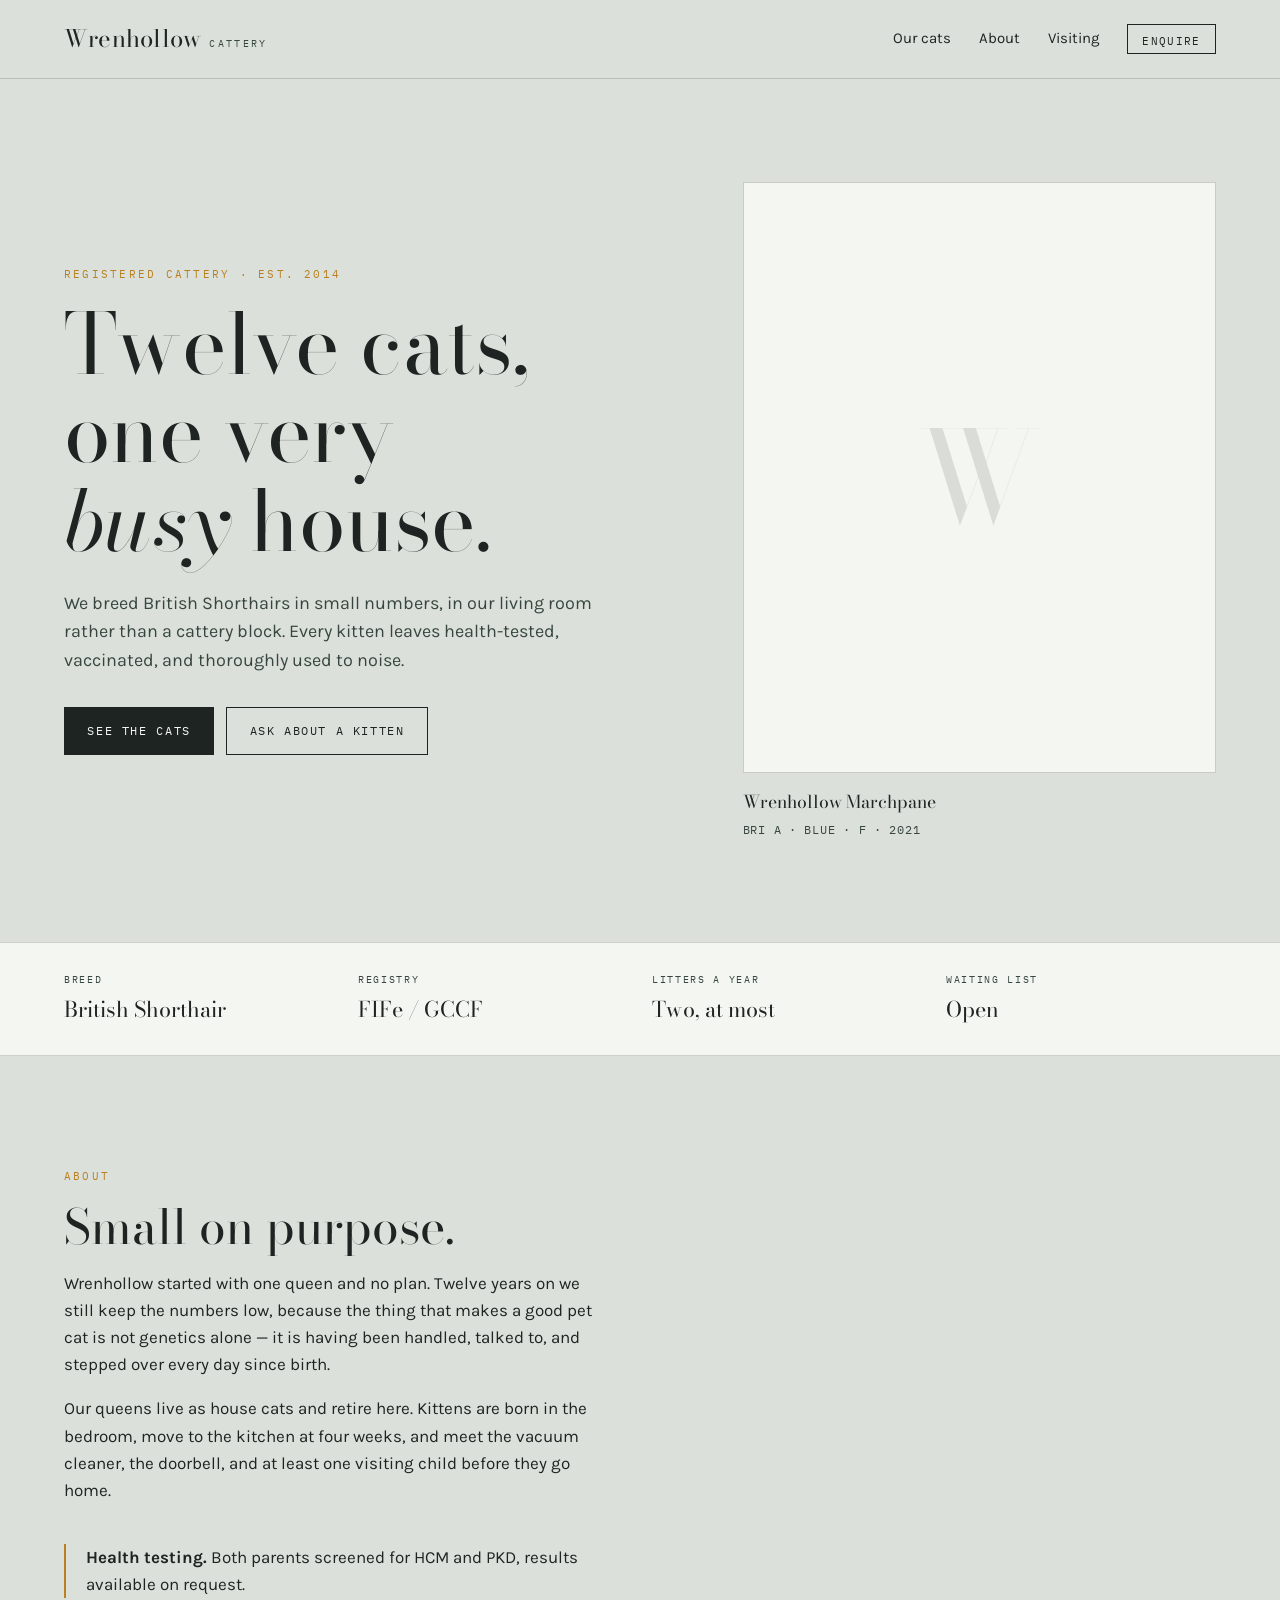
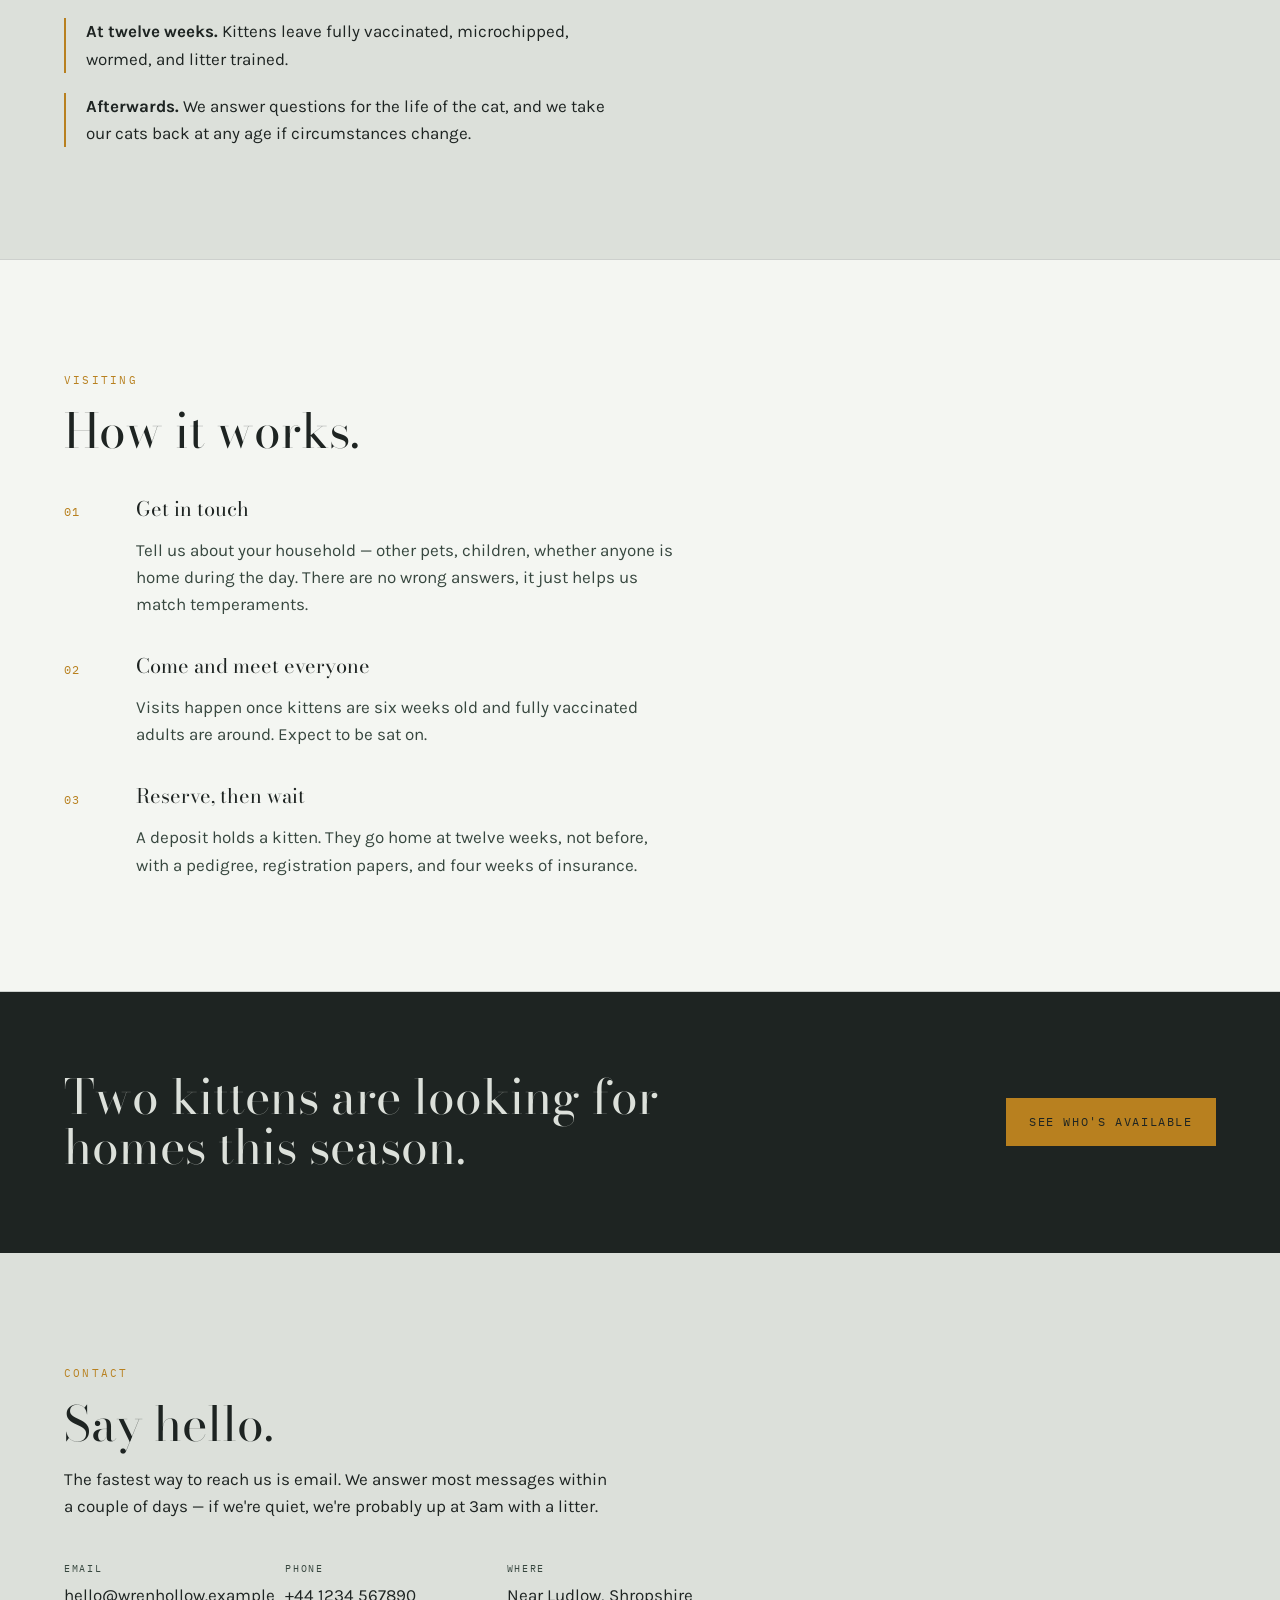
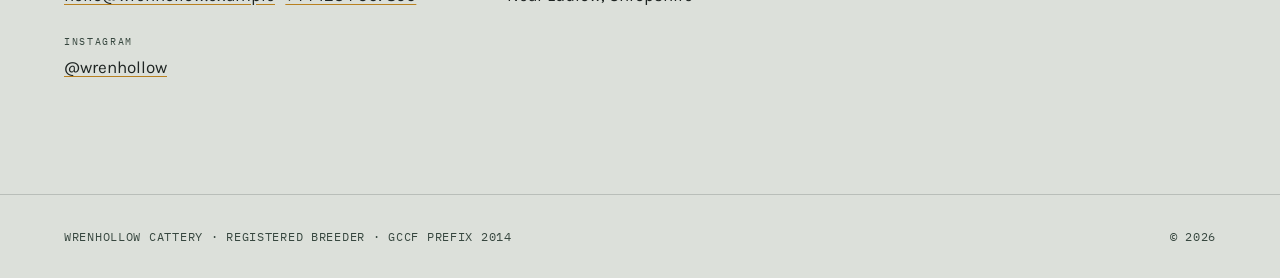
==== index.html @ 4686bdc4 "Add files via upload" ====
<!DOCTYPE html>
<html lang="en">
<head>
<meta charset="utf-8">
<meta name="viewport" content="width=device-width, initial-scale=1">
<title>Wrenhollow Cattery — British Shorthairs</title>
<meta name="description" content="A small registered cattery raising British Shorthairs at home. Health-tested parents, socialised kittens, lifetime support.">
<link rel="preconnect" href="https://fonts.googleapis.com">
<link rel="preconnect" href="https://fonts.gstatic.com" crossorigin>
<link href="https://fonts.googleapis.com/css2?family=Bodoni+Moda:opsz,wght@6..96,400;6..96,600&family=Karla:wght@400;500;700&family=IBM+Plex+Mono:wght@400;500&display=swap" rel="stylesheet">
<link rel="stylesheet" href="styles.css">
</head>
<body>

<a class="skip" href="#main">Skip to content</a>

<header class="masthead">
  <a class="wordmark" href="index.html">
    <span class="wordmark__name">Wrenhollow</span>
    <span class="wordmark__sub">Cattery</span>
  </a>
  <nav class="nav" aria-label="Main">
    <a href="cats.html">Our cats</a>
    <a href="#about">About</a>
    <a href="#visiting">Visiting</a>
    <a class="nav__cta" href="#contact">Enquire</a>
  </nav>
</header>

<main id="main">

  <section class="hero">
    <div class="hero__text">
      <p class="eyebrow">Registered cattery &middot; est. 2014</p>
      <h1>Twelve cats,<br>one very<br><em>busy</em> house.</h1>
      <p class="lede">We breed British Shorthairs in small numbers, in our living room rather than a cattery block. Every kitten leaves health-tested, vaccinated, and thoroughly used to noise.</p>
      <div class="hero__actions">
        <a class="btn" href="cats.html">See the cats</a>
        <a class="btn btn--ghost" href="#contact">Ask about a kitten</a>
      </div>
    </div>

    <figure class="hero__portrait">
      <div class="portrait" data-photo="images/hero.jpg">
        <span class="portrait__mark">W</span>
      </div>
      <figcaption>
        <strong>Wrenhollow Marchpane</strong>
        <span class="mono">BRI a &middot; blue &middot; f &middot; 2021</span>
      </figcaption>
    </figure>
  </section>

  <section class="strip" aria-label="At a glance">
    <dl>
      <div><dt>Breed</dt><dd>British Shorthair</dd></div>
      <div><dt>Registry</dt><dd>FIFe / GCCF</dd></div>
      <div><dt>Litters a year</dt><dd>Two, at most</dd></div>
      <div><dt>Waiting list</dt><dd>Open</dd></div>
    </dl>
  </section>

  <section class="prose" id="about">
    <p class="eyebrow">About</p>
    <h2>Small on purpose.</h2>
    <p>Wrenhollow started with one queen and no plan. Twelve years on we still keep the numbers low, because the thing that makes a good pet cat is not genetics alone — it is having been handled, talked to, and stepped over every day since birth.</p>
    <p>Our queens live as house cats and retire here. Kittens are born in the bedroom, move to the kitchen at four weeks, and meet the vacuum cleaner, the doorbell, and at least one visiting child before they go home.</p>
    <ul class="facts">
      <li><strong>Health testing.</strong> Both parents screened for HCM and PKD, results available on request.</li>
      <li><strong>At twelve weeks.</strong> Kittens leave fully vaccinated, microchipped, wormed, and litter trained.</li>
      <li><strong>Afterwards.</strong> We answer questions for the life of the cat, and we take our cats back at any age if circumstances change.</li>
    </ul>
  </section>

  <section class="prose prose--alt" id="visiting">
    <p class="eyebrow">Visiting</p>
    <h2>How it works.</h2>
    <ol class="steps">
      <li>
        <span class="mono step__no">01</span>
        <div>
          <h3>Get in touch</h3>
          <p>Tell us about your household — other pets, children, whether anyone is home during the day. There are no wrong answers, it just helps us match temperaments.</p>
        </div>
      </li>
      <li>
        <span class="mono step__no">02</span>
        <div>
          <h3>Come and meet everyone</h3>
          <p>Visits happen once kittens are six weeks old and fully vaccinated adults are around. Expect to be sat on.</p>
        </div>
      </li>
      <li>
        <span class="mono step__no">03</span>
        <div>
          <h3>Reserve, then wait</h3>
          <p>A deposit holds a kitten. They go home at twelve weeks, not before, with a pedigree, registration papers, and four weeks of insurance.</p>
        </div>
      </li>
    </ol>
  </section>

  <section class="callout">
    <h2>Two kittens are looking for homes this season.</h2>
    <a class="btn" href="cats.html#available">See who's available</a>
  </section>

  <section class="prose" id="contact">
    <p class="eyebrow">Contact</p>
    <h2>Say hello.</h2>
    <p>The fastest way to reach us is email. We answer most messages within a couple of days — if we're quiet, we're probably up at 3am with a litter.</p>
    <dl class="contact">
      <div><dt>Email</dt><dd><a href="mailto:hello@wrenhollow.example">hello@wrenhollow.example</a></dd></div>
      <div><dt>Phone</dt><dd><a href="tel:+441234567890">+44 1234 567890</a></dd></div>
      <div><dt>Where</dt><dd>Near Ludlow, Shropshire</dd></div>
      <div><dt>Instagram</dt><dd><a href="#">@wrenhollow</a></dd></div>
    </dl>
  </section>

</main>

<footer class="footer">
  <p class="mono">Wrenhollow Cattery &middot; registered breeder &middot; GCCF prefix 2014</p>
  <p class="mono">&copy; <span id="year">2026</span></p>
</footer>

<script src="script.js"></script>
</body>
</html>
---- styles.css ----
/* ============================================================
   Wrenhollow Cattery
   Palette is derived from cat's-eye amber, pine, and cool fog.
   Change the six values below and the whole site follows.
   ============================================================ */

:root {
  --ink:    #1E2422;   /* near-black pine, all body text */
  --pine:   #37473F;   /* secondary text, borders */
  --fog:    #DCE0DA;   /* page background */
  --paper:  #F4F6F2;   /* cards and panels */
  --amber:  #B8801F;   /* the one accent — cat's eye */
  --rose:   #8E5B5B;   /* used only for "available" status */

  --measure: 34rem;
  --gap: clamp(1.25rem, 3vw, 2.5rem);
  --pad: clamp(1.25rem, 5vw, 5rem);

  --display: "Bodoni Moda", Georgia, serif;
  --body: "Karla", system-ui, sans-serif;
  --mono: "IBM Plex Mono", ui-monospace, monospace;
}

*, *::before, *::after { box-sizing: border-box; }

html { scroll-behavior: smooth; }

body {
  margin: 0;
  background: var(--fog);
  color: var(--ink);
  font-family: var(--body);
  font-size: clamp(1rem, 0.96rem + 0.2vw, 1.0625rem);
  line-height: 1.6;
  -webkit-font-smoothing: antialiased;
}

img { max-width: 100%; display: block; }

a { color: inherit; }

.mono {
  font-family: var(--mono);
  font-size: 0.75rem;
  letter-spacing: 0.06em;
  text-transform: uppercase;
}

.skip {
  position: absolute;
  left: -9999px;
}
.skip:focus {
  left: 1rem; top: 1rem;
  z-index: 50;
  background: var(--ink); color: var(--paper);
  padding: 0.6rem 1rem;
}

:focus-visible {
  outline: 2px solid var(--amber);
  outline-offset: 3px;
}

/* ---------- masthead ---------- */

.masthead {
  display: flex;
  align-items: center;
  justify-content: space-between;
  gap: 1rem;
  flex-wrap: wrap;
  padding: 1.25rem var(--pad);
  border-bottom: 1px solid rgba(30,36,34,0.18);
}

.wordmark {
  text-decoration: none;
  display: flex;
  align-items: baseline;
  gap: 0.5rem;
}
.wordmark__name {
  font-family: var(--display);
  font-size: 1.5rem;
  letter-spacing: 0.01em;
}
.wordmark__sub {
  font-family: var(--mono);
  font-size: 0.65rem;
  letter-spacing: 0.22em;
  text-transform: uppercase;
  color: var(--pine);
}

.nav {
  display: flex;
  align-items: center;
  gap: clamp(0.9rem, 2.5vw, 1.75rem);
  font-size: 0.9375rem;
}
.nav a {
  text-decoration: none;
  padding-bottom: 2px;
  border-bottom: 1px solid transparent;
}
.nav a:hover,
.nav a[aria-current="page"] { border-bottom-color: var(--amber); }

.nav__cta {
  font-family: var(--mono);
  font-size: 0.7rem;
  letter-spacing: 0.12em;
  text-transform: uppercase;
  border: 1px solid var(--ink) !important;
  padding: 0.5rem 0.9rem;
}
.nav__cta:hover { background: var(--ink); color: var(--paper); }

/* ---------- shared bits ---------- */

.eyebrow {
  font-family: var(--mono);
  font-size: 0.7rem;
  letter-spacing: 0.2em;
  text-transform: uppercase;
  color: var(--amber);
  margin: 0 0 1rem;
}

h1, h2, h3 {
  font-family: var(--display);
  font-weight: 400;
  line-height: 1.05;
  margin: 0 0 1rem;
}
h1 { font-size: clamp(2.75rem, 7vw, 5.25rem); }
h2 { font-size: clamp(1.9rem, 4vw, 3rem); }
h3 { font-size: 1.25rem; line-height: 1.2; }
em { font-style: italic; }

.lede {
  font-size: 1.125rem;
  max-width: var(--measure);
  color: var(--pine);
}

.btn {
  display: inline-block;
  font-family: var(--mono);
  font-size: 0.72rem;
  letter-spacing: 0.14em;
  text-transform: uppercase;
  text-decoration: none;
  padding: 0.85rem 1.4rem;
  background: var(--ink);
  color: var(--paper);
  border: 1px solid var(--ink);
  transition: background 0.2s, color 0.2s;
}
.btn:hover { background: var(--amber); border-color: var(--amber); color: var(--ink); }

.btn--ghost { background: transparent; color: var(--ink); }
.btn--ghost:hover { background: var(--ink); color: var(--paper); border-color: var(--ink); }

/* ---------- hero ---------- */

.hero {
  display: grid;
  grid-template-columns: 1.15fr 0.85fr;
  gap: var(--gap);
  align-items: center;
  padding: clamp(3rem, 8vw, 6.5rem) var(--pad);
}

.hero h1 { margin-bottom: 1.5rem; }
.hero__actions { display: flex; gap: 0.75rem; flex-wrap: wrap; margin-top: 2rem; }

.hero__portrait { margin: 0; }
.hero__portrait figcaption {
  margin-top: 0.9rem;
  display: flex;
  flex-direction: column;
  gap: 0.25rem;
}
.hero__portrait figcaption strong { font-family: var(--display); font-weight: 400; font-size: 1.1rem; }
.hero__portrait figcaption .mono { color: var(--pine); }

/* photo panel — shows the letter until a real photo is dropped in */
.portrait {
  position: relative;
  aspect-ratio: 4 / 5;
  background: var(--paper) center/cover no-repeat;
  border: 1px solid rgba(30,36,34,0.2);
  display: grid;
  place-items: center;
  overflow: hidden;
}
.portrait__mark {
  font-family: var(--display);
  font-size: clamp(4rem, 12vw, 8rem);
  color: rgba(30,36,34,0.12);
  line-height: 1;
}
.portrait.has-photo .portrait__mark { display: none; }

/* ---------- data strip ---------- */

.strip {
  border-block: 1px solid rgba(30,36,34,0.18);
  padding: 1.75rem var(--pad);
  background: var(--paper);
}
.strip dl {
  margin: 0;
  display: grid;
  grid-template-columns: repeat(auto-fit, minmax(9rem, 1fr));
  gap: 1.5rem;
}
.strip dt {
  font-family: var(--mono);
  font-size: 0.65rem;
  letter-spacing: 0.16em;
  text-transform: uppercase;
  color: var(--pine);
  margin-bottom: 0.35rem;
}
.strip dd { margin: 0; font-family: var(--display); font-size: 1.35rem; }

/* ---------- prose sections ---------- */

.prose { padding: clamp(3.5rem, 9vw, 7rem) var(--pad); }
.prose p { max-width: var(--measure); }
.prose--alt { background: var(--paper); border-block: 1px solid rgba(30,36,34,0.18); }

.facts { list-style: none; margin: 2.5rem 0 0; padding: 0; display: grid; gap: 1.25rem; max-width: var(--measure); }
.facts li { padding-left: 1.25rem; border-left: 2px solid var(--amber); }
.facts strong { font-weight: 700; }

.steps { list-style: none; margin: 2.5rem 0 0; padding: 0; display: grid; gap: 2.25rem; }
.steps li { display: grid; grid-template-columns: 3.5rem 1fr; gap: 1rem; max-width: 42rem; }
.step__no { color: var(--amber); padding-top: 0.35rem; }
.steps p { margin: 0.35rem 0 0; color: var(--pine); }

/* ---------- callout ---------- */

.callout {
  background: var(--ink);
  color: var(--fog);
  padding: clamp(3rem, 7vw, 5rem) var(--pad);
  display: flex;
  align-items: center;
  justify-content: space-between;
  gap: var(--gap);
  flex-wrap: wrap;
}
.callout h2 { margin: 0; max-width: 20ch; }
.callout .btn { background: var(--amber); border-color: var(--amber); color: var(--ink); }
.callout .btn:hover { background: var(--fog); border-color: var(--fog); }

/* ---------- contact ---------- */

.contact { display: grid; grid-template-columns: repeat(auto-fit, minmax(12rem, 1fr)); gap: 1.5rem; margin: 2.5rem 0 0; max-width: 40rem; }
.contact dt { font-family: var(--mono); font-size: 0.65rem; letter-spacing: 0.16em; text-transform: uppercase; color: var(--pine); margin-bottom: 0.3rem; }
.contact dd { margin: 0; }
.contact a { text-decoration-color: var(--amber); text-underline-offset: 3px; }

/* ---------- catalog ---------- */

.page-head { padding: clamp(3rem, 7vw, 5.5rem) var(--pad) 2rem; }

.filters {
  padding: 1.5rem var(--pad);
  border-block: 1px solid rgba(30,36,34,0.18);
  background: var(--paper);
  display: flex;
  align-items: center;
  gap: 1rem 1.5rem;
  flex-wrap: wrap;
  position: sticky;
  top: 0;
  z-index: 10;
}
.filters__label { color: var(--pine); margin: 0; }
.filters__row { display: flex; gap: 0.5rem; flex-wrap: wrap; }
.filters__count { color: var(--pine); margin: 0; margin-left: auto; }

.chip {
  font-family: var(--mono);
  font-size: 0.68rem;
  letter-spacing: 0.1em;
  text-transform: uppercase;
  background: transparent;
  color: var(--pine);
  border: 1px solid rgba(30,36,34,0.3);
  padding: 0.5rem 0.85rem;
  cursor: pointer;
  transition: background 0.15s, color 0.15s, border-color 0.15s;
}
.chip:hover { border-color: var(--ink); color: var(--ink); }
.chip.is-on { background: var(--ink); border-color: var(--ink); color: var(--paper); }

.grid {
  display: grid;
  grid-template-columns: repeat(auto-fill, minmax(17rem, 1fr));
  gap: var(--gap);
  padding: clamp(2rem, 5vw, 3.5rem) var(--pad) clamp(3rem, 7vw, 5rem);
}

/* the signature element: a pedigree card */
.card {
  background: var(--paper);
  border: 1px solid rgba(30,36,34,0.2);
  display: flex;
  flex-direction: column;
  transition: transform 0.25s ease, box-shadow 0.25s ease;
}
.card:hover { transform: translateY(-4px); box-shadow: 0 12px 28px -18px rgba(30,36,34,0.7); }

.card__photo { position: relative; }
.card__photo .portrait { border: 0; border-bottom: 1px solid rgba(30,36,34,0.2); }

.card__status {
  position: absolute;
  top: 0.75rem; left: 0.75rem;
  font-family: var(--mono);
  font-size: 0.6rem;
  letter-spacing: 0.14em;
  text-transform: uppercase;
  padding: 0.3rem 0.55rem;
  background: var(--ink);
  color: var(--paper);
}
.card__status[data-status="Available"] { background: var(--rose); }
.card__status[data-status="Reserved"] { background: var(--amber); color: var(--ink); }

.card__body { padding: 1.15rem 1.25rem 1.35rem; display: flex; flex-direction: column; gap: 0.75rem; flex: 1; }
.card__name { font-family: var(--display); font-size: 1.35rem; line-height: 1.15; margin: 0; }
.card__name span { display: block; font-size: 0.7rem; font-family: var(--mono); letter-spacing: 0.12em; text-transform: uppercase; color: var(--pine); margin-top: 0.4rem; }

.card__data { margin: 0; font-family: var(--mono); font-size: 0.72rem; line-height: 1.5; display: grid; grid-template-columns: 4.75rem 1fr; gap: 0.3rem 0.75rem; }
.card__data dt { color: var(--pine); text-transform: uppercase; letter-spacing: 0.08em; }
.card__data dd { margin: 0; }

.card__note { margin: 0; font-size: 0.9rem; color: var(--pine); border-top: 1px solid rgba(30,36,34,0.15); padding-top: 0.75rem; }

.empty { text-align: center; padding: 0 var(--pad) 4rem; color: var(--pine); }
.linkish { background: none; border: 0; padding: 0; color: var(--ink); cursor: pointer; font: inherit; text-decoration: underline; text-decoration-color: var(--amber); }

/* card entrance */
.card { animation: rise 0.45s ease both; }
@keyframes rise {
  from { opacity: 0; transform: translateY(12px); }
  to   { opacity: 1; transform: none; }
}

/* ---------- footer ---------- */

.footer {
  border-top: 1px solid rgba(30,36,34,0.18);
  padding: 2rem var(--pad);
  display: flex;
  justify-content: space-between;
  gap: 1rem;
  flex-wrap: wrap;
  color: var(--pine);
}
.footer p { margin: 0; }

/* ---------- responsive ---------- */

@media (max-width: 760px) {
  .hero { grid-template-columns: 1fr; }
  .hero__portrait { order: -1; max-width: 20rem; }
  .filters { position: static; }
  .filters__count { margin-left: 0; }
  .masthead { padding-bottom: 1rem; }
  .nav { font-size: 0.875rem; }
}

@media (prefers-reduced-motion: reduce) {
  html { scroll-behavior: auto; }
  *, *::before, *::after {
    animation-duration: 0.01ms !important;
    transition-duration: 0.01ms !important;
  }
}
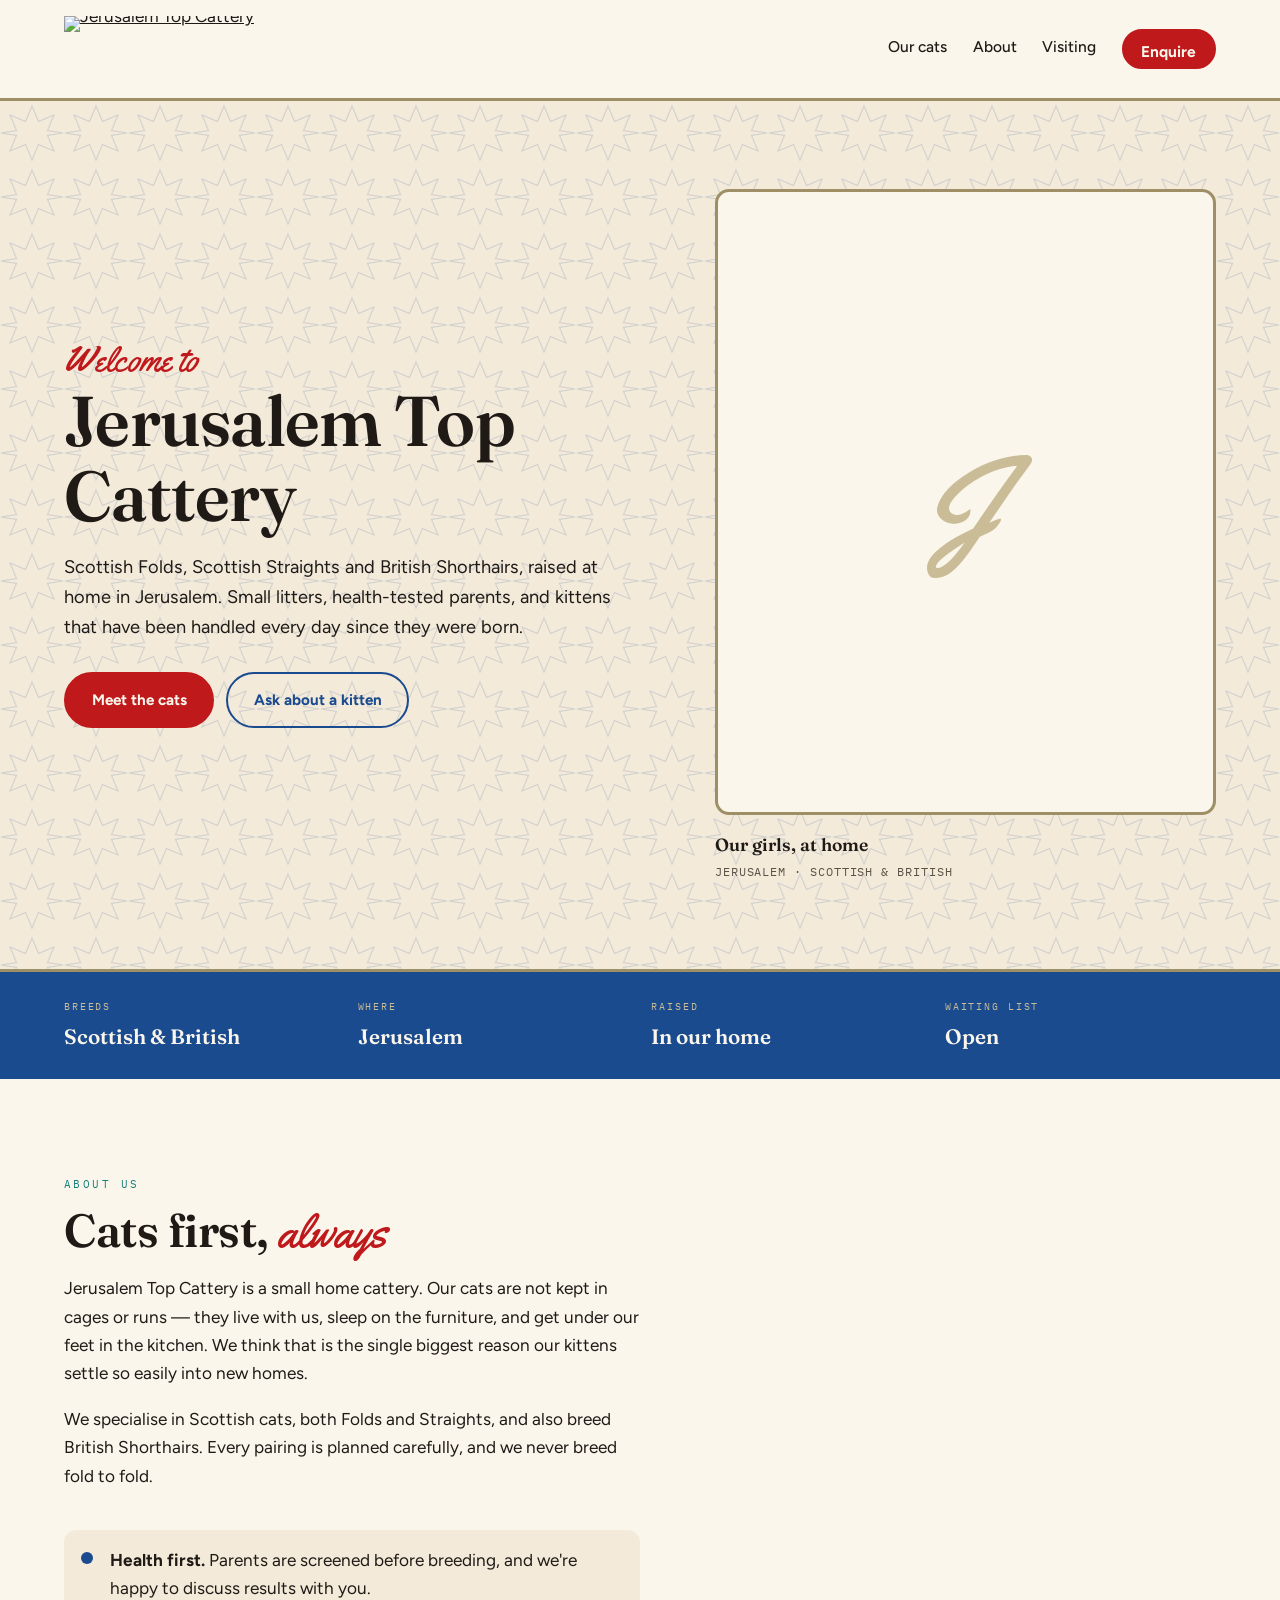
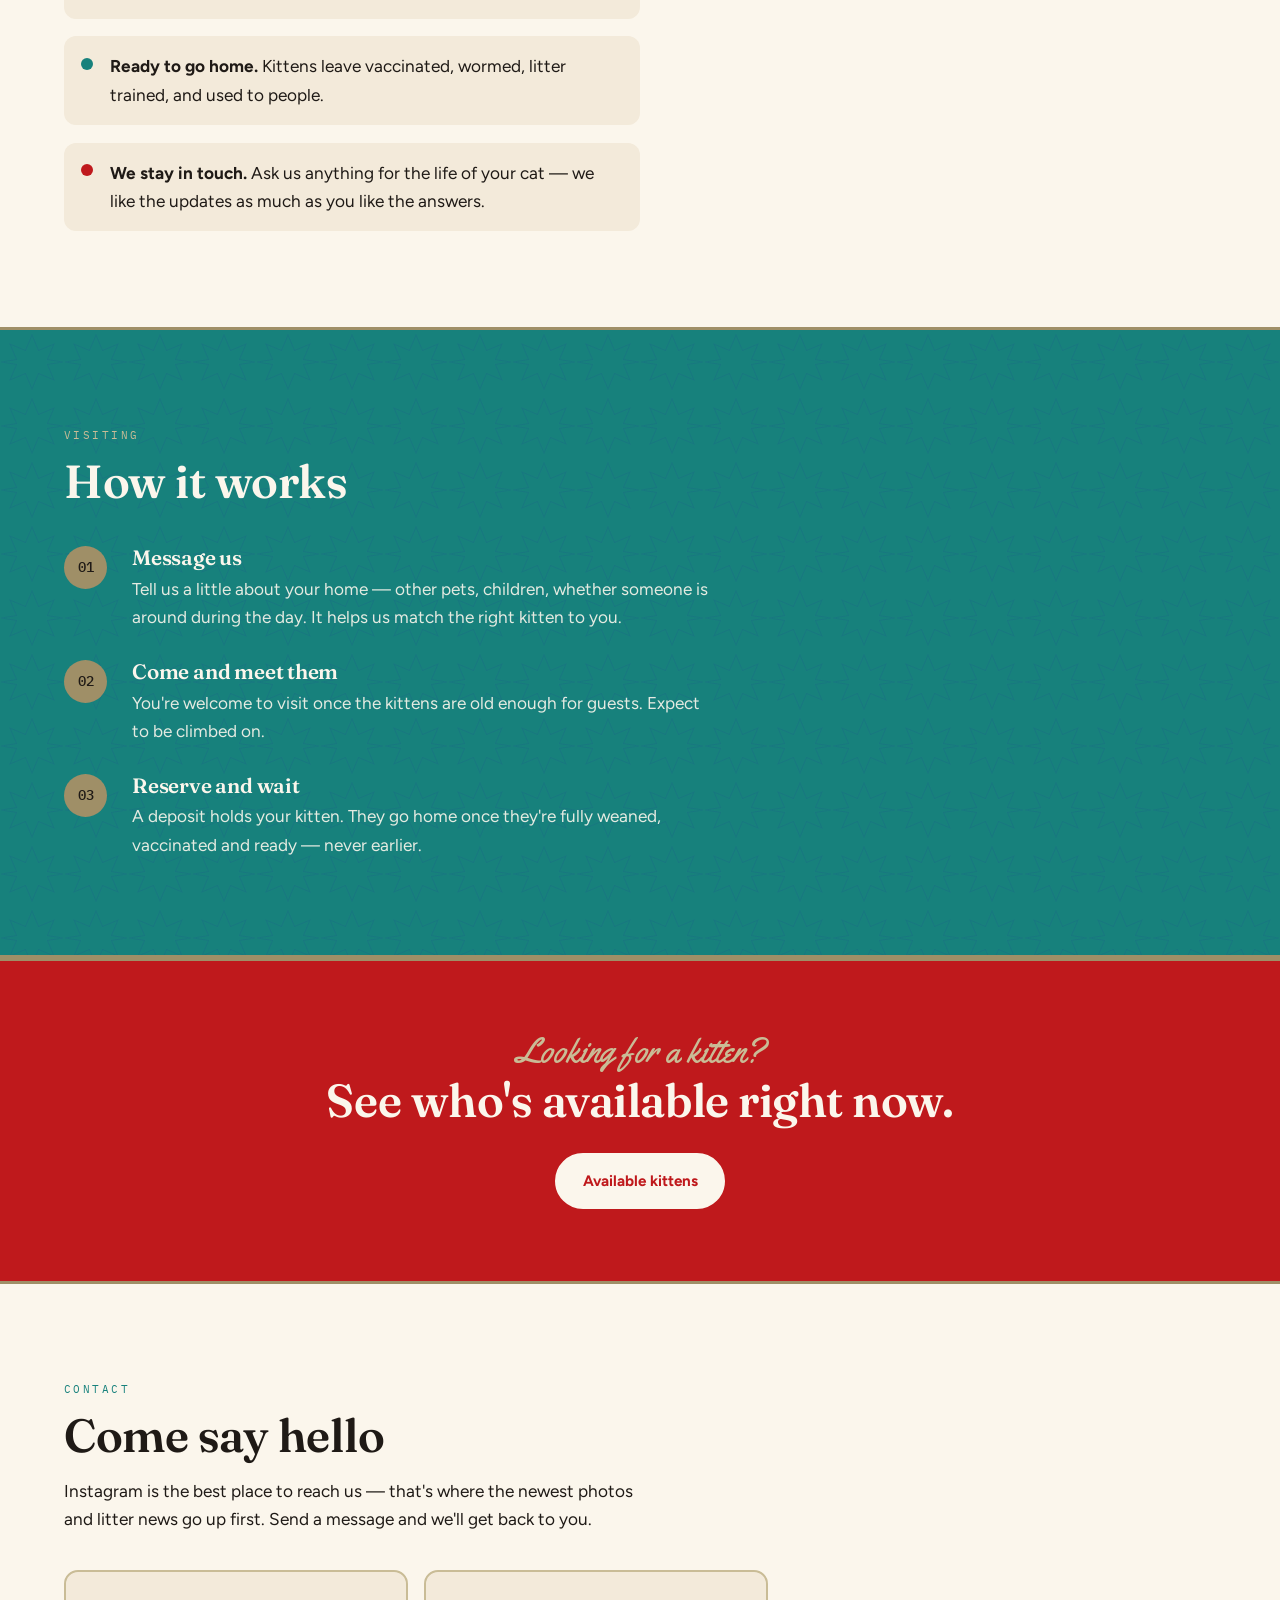
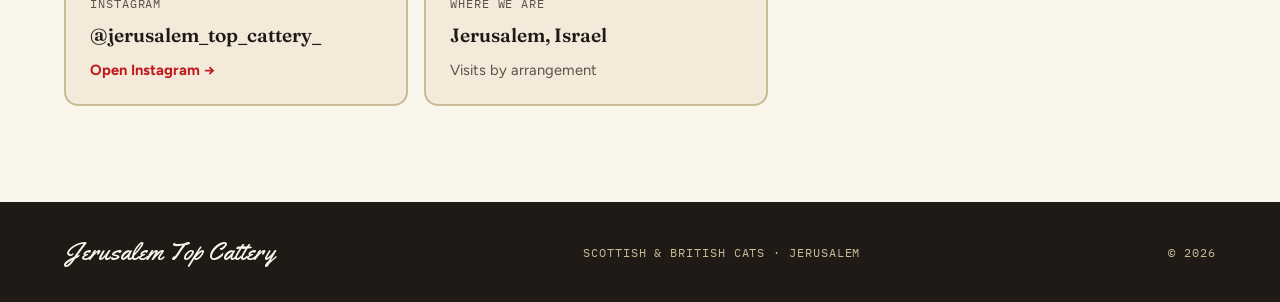
==== commit 44f282d9: "Add files via upload" ====
--- a/index.html
+++ b/index.html
@@ -3,11 +3,12 @@
 <head>
 <meta charset="utf-8">
 <meta name="viewport" content="width=device-width, initial-scale=1">
-<title>Wrenhollow Cattery — British Shorthairs</title>
-<meta name="description" content="A small registered cattery raising British Shorthairs at home. Health-tested parents, socialised kittens, lifetime support.">
+<title>Jerusalem Top Cattery — Scottish &amp; British cats</title>
+<meta name="description" content="Jerusalem Top Cattery raises Scottish Fold, Scottish Straight and British Shorthair cats in Jerusalem. Health-tested parents and home-raised kittens.">
+<link rel="icon" href="images/JTC_Logo.png">
 <link rel="preconnect" href="https://fonts.googleapis.com">
 <link rel="preconnect" href="https://fonts.gstatic.com" crossorigin>
-<link href="https://fonts.googleapis.com/css2?family=Bodoni+Moda:opsz,wght@6..96,400;6..96,600&family=Karla:wght@400;500;700&family=IBM+Plex+Mono:wght@400;500&display=swap" rel="stylesheet">
+<link href="https://fonts.googleapis.com/css2?family=Fraunces:opsz,wght@9..144,400;9..144,600;9..144,700&family=Figtree:wght@400;500;700&family=Yellowtail&family=IBM+Plex+Mono:wght@400;500&display=swap" rel="stylesheet">
 <link rel="stylesheet" href="styles.css">
 </head>
 <body>
@@ -16,8 +17,7 @@
 
 <header class="masthead">
   <a class="wordmark" href="index.html">
-    <span class="wordmark__name">Wrenhollow</span>
-    <span class="wordmark__sub">Cattery</span>
+    <img src="images/JTC_Logo.png" alt="Jerusalem Top Cattery">
   </a>
   <nav class="nav" aria-label="Main">
     <a href="cats.html">Our cats</a>
@@ -31,96 +31,104 @@
 
   <section class="hero">
     <div class="hero__text">
-      <p class="eyebrow">Registered cattery &middot; est. 2014</p>
-      <h1>Twelve cats,<br>one very<br><em>busy</em> house.</h1>
-      <p class="lede">We breed British Shorthairs in small numbers, in our living room rather than a cattery block. Every kitten leaves health-tested, vaccinated, and thoroughly used to noise.</p>
+      <p class="script">Welcome to</p>
+      <h1>Jerusalem Top Cattery</h1>
+      <p class="lede">Scottish Folds, Scottish Straights and British Shorthairs, raised at home in Jerusalem. Small litters, health-tested parents, and kittens that have been handled every day since they were born.</p>
       <div class="hero__actions">
-        <a class="btn" href="cats.html">See the cats</a>
+        <a class="btn" href="cats.html">Meet the cats</a>
         <a class="btn btn--ghost" href="#contact">Ask about a kitten</a>
       </div>
     </div>
 
     <figure class="hero__portrait">
       <div class="portrait" data-photo="images/hero.jpg">
-        <span class="portrait__mark">W</span>
+        <span class="portrait__mark">J</span>
       </div>
       <figcaption>
-        <strong>Wrenhollow Marchpane</strong>
-        <span class="mono">BRI a &middot; blue &middot; f &middot; 2021</span>
+        <strong>Our girls, at home</strong>
+        <span class="mono">Jerusalem &middot; Scottish &amp; British</span>
       </figcaption>
     </figure>
   </section>
 
   <section class="strip" aria-label="At a glance">
     <dl>
-      <div><dt>Breed</dt><dd>British Shorthair</dd></div>
-      <div><dt>Registry</dt><dd>FIFe / GCCF</dd></div>
-      <div><dt>Litters a year</dt><dd>Two, at most</dd></div>
+      <div><dt>Breeds</dt><dd>Scottish &amp; British</dd></div>
+      <div><dt>Where</dt><dd>Jerusalem</dd></div>
+      <div><dt>Raised</dt><dd>In our home</dd></div>
       <div><dt>Waiting list</dt><dd>Open</dd></div>
     </dl>
   </section>
 
   <section class="prose" id="about">
-    <p class="eyebrow">About</p>
-    <h2>Small on purpose.</h2>
-    <p>Wrenhollow started with one queen and no plan. Twelve years on we still keep the numbers low, because the thing that makes a good pet cat is not genetics alone — it is having been handled, talked to, and stepped over every day since birth.</p>
-    <p>Our queens live as house cats and retire here. Kittens are born in the bedroom, move to the kitchen at four weeks, and meet the vacuum cleaner, the doorbell, and at least one visiting child before they go home.</p>
+    <p class="eyebrow">About us</p>
+    <h2>Cats first, <span class="script script--inline">always</span></h2>
+    <p>Jerusalem Top Cattery is a small home cattery. Our cats are not kept in cages or runs &mdash; they live with us, sleep on the furniture, and get under our feet in the kitchen. We think that is the single biggest reason our kittens settle so easily into new homes.</p>
+    <p>We specialise in Scottish cats, both Folds and Straights, and also breed British Shorthairs. Every pairing is planned carefully, and we never breed fold to fold.</p>
     <ul class="facts">
-      <li><strong>Health testing.</strong> Both parents screened for HCM and PKD, results available on request.</li>
-      <li><strong>At twelve weeks.</strong> Kittens leave fully vaccinated, microchipped, wormed, and litter trained.</li>
-      <li><strong>Afterwards.</strong> We answer questions for the life of the cat, and we take our cats back at any age if circumstances change.</li>
+      <li><span class="facts__dot" data-tone="cobalt"></span><strong>Health first.</strong> Parents are screened before breeding, and we're happy to discuss results with you.</li>
+      <li><span class="facts__dot" data-tone="teal"></span><strong>Ready to go home.</strong> Kittens leave vaccinated, wormed, litter trained, and used to people.</li>
+      <li><span class="facts__dot" data-tone="red"></span><strong>We stay in touch.</strong> Ask us anything for the life of your cat &mdash; we like the updates as much as you like the answers.</li>
     </ul>
   </section>
 
-  <section class="prose prose--alt" id="visiting">
+  <section class="prose prose--deep" id="visiting">
     <p class="eyebrow">Visiting</p>
-    <h2>How it works.</h2>
+    <h2>How it works</h2>
     <ol class="steps">
       <li>
-        <span class="mono step__no">01</span>
+        <span class="step__no">01</span>
         <div>
-          <h3>Get in touch</h3>
-          <p>Tell us about your household — other pets, children, whether anyone is home during the day. There are no wrong answers, it just helps us match temperaments.</p>
+          <h3>Message us</h3>
+          <p>Tell us a little about your home &mdash; other pets, children, whether someone is around during the day. It helps us match the right kitten to you.</p>
         </div>
       </li>
       <li>
-        <span class="mono step__no">02</span>
+        <span class="step__no">02</span>
         <div>
-          <h3>Come and meet everyone</h3>
-          <p>Visits happen once kittens are six weeks old and fully vaccinated adults are around. Expect to be sat on.</p>
+          <h3>Come and meet them</h3>
+          <p>You're welcome to visit once the kittens are old enough for guests. Expect to be climbed on.</p>
         </div>
       </li>
       <li>
-        <span class="mono step__no">03</span>
+        <span class="step__no">03</span>
         <div>
-          <h3>Reserve, then wait</h3>
-          <p>A deposit holds a kitten. They go home at twelve weeks, not before, with a pedigree, registration papers, and four weeks of insurance.</p>
+          <h3>Reserve and wait</h3>
+          <p>A deposit holds your kitten. They go home once they're fully weaned, vaccinated and ready &mdash; never earlier.</p>
         </div>
       </li>
     </ol>
   </section>
 
   <section class="callout">
-    <h2>Two kittens are looking for homes this season.</h2>
-    <a class="btn" href="cats.html#available">See who's available</a>
+    <p class="script">Looking for a kitten?</p>
+    <h2>See who's available right now.</h2>
+    <a class="btn btn--light" href="cats.html#available">Available kittens</a>
   </section>
 
   <section class="prose" id="contact">
     <p class="eyebrow">Contact</p>
-    <h2>Say hello.</h2>
-    <p>The fastest way to reach us is email. We answer most messages within a couple of days — if we're quiet, we're probably up at 3am with a litter.</p>
-    <dl class="contact">
-      <div><dt>Email</dt><dd><a href="mailto:hello@wrenhollow.example">hello@wrenhollow.example</a></dd></div>
-      <div><dt>Phone</dt><dd><a href="tel:+441234567890">+44 1234 567890</a></dd></div>
-      <div><dt>Where</dt><dd>Near Ludlow, Shropshire</dd></div>
-      <div><dt>Instagram</dt><dd><a href="#">@wrenhollow</a></dd></div>
-    </dl>
+    <h2>Come say hello</h2>
+    <p>Instagram is the best place to reach us &mdash; that's where the newest photos and litter news go up first. Send a message and we'll get back to you.</p>
+    <div class="contact-cards">
+      <a class="ccard ccard--ig" href="https://www.instagram.com/jerusalem_top_cattery_/" target="_blank" rel="noopener">
+        <span class="ccard__label mono">Instagram</span>
+        <span class="ccard__value">@jerusalem_top_cattery_</span>
+        <span class="ccard__go">Open Instagram &rarr;</span>
+      </a>
+      <div class="ccard">
+        <span class="ccard__label mono">Where we are</span>
+        <span class="ccard__value">Jerusalem, Israel</span>
+        <span class="ccard__go ccard__go--quiet">Visits by arrangement</span>
+      </div>
+    </div>
   </section>
 
 </main>
 
 <footer class="footer">
-  <p class="mono">Wrenhollow Cattery &middot; registered breeder &middot; GCCF prefix 2014</p>
+  <p class="footer__mark script">Jerusalem Top Cattery</p>
+  <p class="mono">Scottish &amp; British cats &middot; Jerusalem</p>
   <p class="mono">&copy; <span id="year">2026</span></p>
 </footer>
 
--- a/styles.css
+++ b/styles.css
@@ -1,24 +1,35 @@
 /* ============================================================
-   Wrenhollow Cattery
-   Palette is derived from cat's-eye amber, pine, and cool fog.
-   Change the six values below and the whole site follows.
+   JERUSALEM TOP CATTERY
+
+   The palette starts from the logo — its crimson (#BF191C) and
+   olive-gold (#9F8F67) are exact samples — and opens out into
+   the cobalt and turquoise of Jerusalem's ceramic tilework.
+
+   Change these values and the whole site follows.
    ============================================================ */
 
 :root {
-  --ink:    #1E2422;   /* near-black pine, all body text */
-  --pine:   #37473F;   /* secondary text, borders */
-  --fog:    #DCE0DA;   /* page background */
-  --paper:  #F4F6F2;   /* cards and panels */
-  --amber:  #B8801F;   /* the one accent — cat's eye */
-  --rose:   #8E5B5B;   /* used only for "available" status */
-
-  --measure: 34rem;
+  --red:      #BF191C;   /* logo crimson */
+  --red-deep: #8E1114;   /* pressed / hover state */
+  --gold:     #9F8F67;   /* logo olive-gold */
+  --gold-lt:  #C9BC96;
+  --cobalt:   #1B4B8F;   /* tile blue */
+  --teal:     #17817C;   /* tile turquoise */
+  --cream:    #FBF6EC;   /* glaze ground */
+  --sand:     #F3EADA;   /* second ground */
+  --ink:      #1F1A16;   /* text */
+  --ink-soft: #5C5147;   /* secondary text */
+
+  --measure: 36rem;
   --gap: clamp(1.25rem, 3vw, 2.5rem);
   --pad: clamp(1.25rem, 5vw, 5rem);
 
-  --display: "Bodoni Moda", Georgia, serif;
-  --body: "Karla", system-ui, sans-serif;
+  --display: "Fraunces", Georgia, serif;
+  --body: "Figtree", system-ui, sans-serif;
+  --script: "Yellowtail", cursive;
   --mono: "IBM Plex Mono", ui-monospace, monospace;
+
+  --tile: url("data:image/svg+xml,%3Csvg xmlns='http://www.w3.org/2000/svg' width='64' height='64' viewBox='0 0 64 64'%3E%3Cpath d='M32 5 38.5 20.5 54 14 47.5 29.5 63 32 47.5 34.5 54 50 38.5 43.5 32 59 25.5 43.5 10 50 16.5 34.5 1 32 16.5 29.5 10 14 25.5 20.5Z' fill='none' stroke='%231B4B8F' stroke-width='1.1' opacity='0.16'/%3E%3C/svg%3E");
 }
 
 *, *::before, *::after { box-sizing: border-box; }
@@ -27,40 +38,41 @@
 
 body {
   margin: 0;
-  background: var(--fog);
+  background: var(--cream);
   color: var(--ink);
   font-family: var(--body);
-  font-size: clamp(1rem, 0.96rem + 0.2vw, 1.0625rem);
-  line-height: 1.6;
+  font-size: clamp(1rem, 0.96rem + 0.2vw, 1.075rem);
+  line-height: 1.65;
   -webkit-font-smoothing: antialiased;
 }
 
 img { max-width: 100%; display: block; }
-
 a { color: inherit; }
 
 .mono {
   font-family: var(--mono);
-  font-size: 0.75rem;
-  letter-spacing: 0.06em;
+  font-size: 0.72rem;
+  letter-spacing: 0.08em;
   text-transform: uppercase;
 }
 
-.skip {
-  position: absolute;
-  left: -9999px;
-}
+.script {
+  font-family: var(--script);
+  font-weight: 400;
+  color: var(--red);
+  font-size: clamp(1.5rem, 3.2vw, 2.1rem);
+  line-height: 1.1;
+  margin: 0 0 0.35rem;
+}
+.script--inline { display: inline; font-size: 1em; color: var(--red); }
+
+.skip { position: absolute; left: -9999px; }
 .skip:focus {
-  left: 1rem; top: 1rem;
-  z-index: 50;
-  background: var(--ink); color: var(--paper);
-  padding: 0.6rem 1rem;
-}
-
-:focus-visible {
-  outline: 2px solid var(--amber);
-  outline-offset: 3px;
-}
+  left: 1rem; top: 1rem; z-index: 60;
+  background: var(--ink); color: var(--cream); padding: 0.6rem 1rem;
+}
+
+:focus-visible { outline: 3px solid var(--teal); outline-offset: 3px; }
 
 /* ---------- masthead ---------- */
 
@@ -70,136 +82,127 @@
   justify-content: space-between;
   gap: 1rem;
   flex-wrap: wrap;
-  padding: 1.25rem var(--pad);
-  border-bottom: 1px solid rgba(30,36,34,0.18);
-}
-
-.wordmark {
-  text-decoration: none;
-  display: flex;
-  align-items: baseline;
-  gap: 0.5rem;
-}
-.wordmark__name {
-  font-family: var(--display);
-  font-size: 1.5rem;
-  letter-spacing: 0.01em;
-}
-.wordmark__sub {
-  font-family: var(--mono);
-  font-size: 0.65rem;
-  letter-spacing: 0.22em;
-  text-transform: uppercase;
-  color: var(--pine);
-}
+  padding: 1rem var(--pad);
+  background: var(--cream);
+  border-bottom: 3px solid var(--gold);
+}
+
+.wordmark { display: block; line-height: 0; }
+.wordmark img { height: clamp(46px, 7vw, 66px); width: auto; }
 
 .nav {
   display: flex;
   align-items: center;
-  gap: clamp(0.9rem, 2.5vw, 1.75rem);
-  font-size: 0.9375rem;
+  gap: clamp(0.85rem, 2.4vw, 1.6rem);
+  font-size: 0.97rem;
+  font-weight: 500;
 }
 .nav a {
   text-decoration: none;
-  padding-bottom: 2px;
-  border-bottom: 1px solid transparent;
-}
-.nav a:hover,
-.nav a[aria-current="page"] { border-bottom-color: var(--amber); }
+  padding-bottom: 3px;
+  border-bottom: 2px solid transparent;
+}
+.nav a:hover { border-bottom-color: var(--red); }
+.nav a[aria-current="page"] { border-bottom-color: var(--red); color: var(--red); }
 
 .nav__cta {
-  font-family: var(--mono);
-  font-size: 0.7rem;
-  letter-spacing: 0.12em;
-  text-transform: uppercase;
-  border: 1px solid var(--ink) !important;
-  padding: 0.5rem 0.9rem;
-}
-.nav__cta:hover { background: var(--ink); color: var(--paper); }
-
-/* ---------- shared bits ---------- */
+  background: var(--red);
+  color: var(--cream);
+  border: 2px solid var(--red) !important;
+  border-radius: 999px;
+  padding: 0.5rem 1.1rem;
+  font-weight: 700;
+}
+.nav__cta:hover { background: var(--red-deep); border-color: var(--red-deep) !important; color: var(--cream); }
+
+/* ---------- shared ---------- */
 
 .eyebrow {
   font-family: var(--mono);
   font-size: 0.7rem;
-  letter-spacing: 0.2em;
+  letter-spacing: 0.22em;
   text-transform: uppercase;
-  color: var(--amber);
-  margin: 0 0 1rem;
+  color: var(--teal);
+  margin: 0 0 0.75rem;
 }
 
 h1, h2, h3 {
   font-family: var(--display);
-  font-weight: 400;
-  line-height: 1.05;
+  font-weight: 600;
+  line-height: 1.06;
   margin: 0 0 1rem;
-}
-h1 { font-size: clamp(2.75rem, 7vw, 5.25rem); }
-h2 { font-size: clamp(1.9rem, 4vw, 3rem); }
-h3 { font-size: 1.25rem; line-height: 1.2; }
-em { font-style: italic; }
-
-.lede {
-  font-size: 1.125rem;
-  max-width: var(--measure);
-  color: var(--pine);
-}
+  letter-spacing: -0.01em;
+}
+h1 { font-size: clamp(2.4rem, 6vw, 4.4rem); }
+h2 { font-size: clamp(1.85rem, 3.8vw, 2.9rem); }
+h3 { font-size: 1.3rem; line-height: 1.2; }
+
+.lede { font-size: 1.14rem; max-width: var(--measure); color: var(--ink-soft); }
 
 .btn {
   display: inline-block;
-  font-family: var(--mono);
-  font-size: 0.72rem;
-  letter-spacing: 0.14em;
-  text-transform: uppercase;
+  font-family: var(--body);
+  font-weight: 700;
+  font-size: 0.95rem;
   text-decoration: none;
-  padding: 0.85rem 1.4rem;
-  background: var(--ink);
-  color: var(--paper);
-  border: 1px solid var(--ink);
-  transition: background 0.2s, color 0.2s;
-}
-.btn:hover { background: var(--amber); border-color: var(--amber); color: var(--ink); }
-
-.btn--ghost { background: transparent; color: var(--ink); }
-.btn--ghost:hover { background: var(--ink); color: var(--paper); border-color: var(--ink); }
+  padding: 0.85rem 1.6rem;
+  border-radius: 999px;
+  background: var(--red);
+  color: var(--cream);
+  border: 2px solid var(--red);
+  transition: background 0.2s, border-color 0.2s, color 0.2s, transform 0.15s;
+}
+.btn:hover { background: var(--red-deep); border-color: var(--red-deep); transform: translateY(-2px); }
+
+.btn--ghost { background: transparent; color: var(--cobalt); border-color: var(--cobalt); }
+.btn--ghost:hover { background: var(--cobalt); border-color: var(--cobalt); color: var(--cream); }
+
+.btn--light { background: var(--cream); color: var(--red); border-color: var(--cream); }
+.btn--light:hover { background: var(--gold-lt); border-color: var(--gold-lt); color: var(--ink); }
 
 /* ---------- hero ---------- */
 
 .hero {
-  display: grid;
-  grid-template-columns: 1.15fr 0.85fr;
+  position: relative;
+  display: grid;
+  grid-template-columns: 1.1fr 0.9fr;
   gap: var(--gap);
   align-items: center;
-  padding: clamp(3rem, 8vw, 6.5rem) var(--pad);
-}
-
-.hero h1 { margin-bottom: 1.5rem; }
-.hero__actions { display: flex; gap: 0.75rem; flex-wrap: wrap; margin-top: 2rem; }
-
-.hero__portrait { margin: 0; }
+  padding: clamp(2.75rem, 7vw, 5.5rem) var(--pad);
+  background: var(--sand) var(--tile);
+  border-bottom: 3px solid var(--gold);
+  overflow: hidden;
+}
+.hero__text { position: relative; z-index: 1; }
+.hero h1 { margin-bottom: 1.1rem; }
+.hero .lede { color: var(--ink); }
+.hero__actions { display: flex; gap: 0.75rem; flex-wrap: wrap; margin-top: 1.9rem; }
+
+.hero__portrait { margin: 0; position: relative; z-index: 1; }
 .hero__portrait figcaption {
   margin-top: 0.9rem;
   display: flex;
   flex-direction: column;
-  gap: 0.25rem;
-}
-.hero__portrait figcaption strong { font-family: var(--display); font-weight: 400; font-size: 1.1rem; }
-.hero__portrait figcaption .mono { color: var(--pine); }
-
-/* photo panel — shows the letter until a real photo is dropped in */
+  gap: 0.2rem;
+}
+.hero__portrait figcaption strong { font-family: var(--display); font-weight: 600; font-size: 1.1rem; }
+.hero__portrait figcaption .mono { color: var(--ink-soft); }
+
+/* photo panel — lettered until a real photo is dropped in */
 .portrait {
   position: relative;
   aspect-ratio: 4 / 5;
-  background: var(--paper) center/cover no-repeat;
-  border: 1px solid rgba(30,36,34,0.2);
+  background: var(--cream) center/cover no-repeat;
+  border: 3px solid var(--gold);
+  border-radius: 14px;
   display: grid;
   place-items: center;
   overflow: hidden;
 }
 .portrait__mark {
-  font-family: var(--display);
-  font-size: clamp(4rem, 12vw, 8rem);
-  color: rgba(30,36,34,0.12);
+  font-family: var(--script);
+  font-size: clamp(4rem, 11vw, 7.5rem);
+  color: var(--gold-lt);
   line-height: 1;
 }
 .portrait.has-photo .portrait__mark { display: none; }
@@ -207,175 +210,257 @@
 /* ---------- data strip ---------- */
 
 .strip {
-  border-block: 1px solid rgba(30,36,34,0.18);
-  padding: 1.75rem var(--pad);
-  background: var(--paper);
+  padding: 1.6rem var(--pad);
+  background: var(--cobalt);
+  color: var(--cream);
 }
 .strip dl {
   margin: 0;
   display: grid;
   grid-template-columns: repeat(auto-fit, minmax(9rem, 1fr));
-  gap: 1.5rem;
+  gap: 1.4rem;
 }
 .strip dt {
   font-family: var(--mono);
   font-size: 0.65rem;
-  letter-spacing: 0.16em;
+  letter-spacing: 0.18em;
   text-transform: uppercase;
-  color: var(--pine);
-  margin-bottom: 0.35rem;
-}
-.strip dd { margin: 0; font-family: var(--display); font-size: 1.35rem; }
+  color: var(--gold-lt);
+  margin-bottom: 0.3rem;
+}
+.strip dd { margin: 0; font-family: var(--display); font-weight: 600; font-size: 1.3rem; }
 
 /* ---------- prose sections ---------- */
 
-.prose { padding: clamp(3.5rem, 9vw, 7rem) var(--pad); }
+.prose { padding: clamp(3rem, 8vw, 6rem) var(--pad); }
 .prose p { max-width: var(--measure); }
-.prose--alt { background: var(--paper); border-block: 1px solid rgba(30,36,34,0.18); }
-
-.facts { list-style: none; margin: 2.5rem 0 0; padding: 0; display: grid; gap: 1.25rem; max-width: var(--measure); }
-.facts li { padding-left: 1.25rem; border-left: 2px solid var(--amber); }
-.facts strong { font-weight: 700; }
-
-.steps { list-style: none; margin: 2.5rem 0 0; padding: 0; display: grid; gap: 2.25rem; }
-.steps li { display: grid; grid-template-columns: 3.5rem 1fr; gap: 1rem; max-width: 42rem; }
-.step__no { color: var(--amber); padding-top: 0.35rem; }
-.steps p { margin: 0.35rem 0 0; color: var(--pine); }
+
+.prose--deep {
+  background: var(--teal) var(--tile);
+  color: var(--cream);
+  border-block: 3px solid var(--gold);
+}
+.prose--deep .eyebrow { color: var(--gold-lt); }
+.prose--deep p { color: rgba(251,246,236,0.9); }
+
+.facts { list-style: none; margin: 2.5rem 0 0; padding: 0; display: grid; gap: 1.1rem; max-width: var(--measure); }
+.facts li {
+  position: relative;
+  padding: 1rem 1.15rem 1rem 2.9rem;
+  background: var(--sand);
+  border-radius: 12px;
+}
+.facts__dot {
+  position: absolute;
+  left: 1.05rem; top: 1.35rem;
+  width: 12px; height: 12px;
+  border-radius: 50%;
+  background: var(--gold);
+}
+.facts__dot[data-tone="cobalt"] { background: var(--cobalt); }
+.facts__dot[data-tone="teal"]   { background: var(--teal); }
+.facts__dot[data-tone="red"]    { background: var(--red); }
+
+.steps { list-style: none; margin: 2.5rem 0 0; padding: 0; display: grid; gap: 1.75rem; }
+.steps li { display: grid; grid-template-columns: 3.25rem 1fr; gap: 1rem; max-width: 44rem; align-items: start; }
+.step__no {
+  font-family: var(--mono);
+  font-weight: 500;
+  font-size: 0.85rem;
+  display: grid;
+  place-items: center;
+  width: 2.7rem; height: 2.7rem;
+  border-radius: 50%;
+  background: var(--gold);
+  color: var(--ink);
+}
+.steps h3 { margin-bottom: 0.25rem; }
+.steps p { margin: 0; }
 
 /* ---------- callout ---------- */
 
 .callout {
-  background: var(--ink);
-  color: var(--fog);
-  padding: clamp(3rem, 7vw, 5rem) var(--pad);
+  background: var(--red);
+  color: var(--cream);
+  padding: clamp(2.75rem, 6vw, 4.5rem) var(--pad);
+  text-align: center;
+  border-block: 3px solid var(--gold);
+}
+.callout .script { color: var(--gold-lt); }
+.callout h2 { margin: 0 auto 1.75rem; max-width: 22ch; }
+
+/* ---------- contact ---------- */
+
+.contact-cards {
+  display: grid;
+  grid-template-columns: repeat(auto-fit, minmax(15rem, 1fr));
+  gap: 1rem;
+  margin-top: 2.25rem;
+  max-width: 44rem;
+}
+.ccard {
+  display: flex;
+  flex-direction: column;
+  gap: 0.4rem;
+  padding: 1.4rem 1.5rem;
+  border-radius: 14px;
+  background: var(--sand);
+  border: 2px solid var(--gold-lt);
+  text-decoration: none;
+  transition: transform 0.18s, border-color 0.18s, background 0.18s;
+}
+.ccard__label { color: var(--ink-soft); }
+.ccard__value { font-family: var(--display); font-weight: 600; font-size: 1.2rem; word-break: break-word; }
+.ccard__go { font-weight: 700; font-size: 0.92rem; color: var(--red); }
+.ccard__go--quiet { color: var(--ink-soft); font-weight: 400; }
+
+.ccard--ig:hover { transform: translateY(-3px); border-color: var(--red); background: #fff; }
+
+/* ---------- catalog ---------- */
+
+.page-head {
+  padding: clamp(2.5rem, 6vw, 4.5rem) var(--pad);
+  background: var(--sand) var(--tile);
+  border-bottom: 3px solid var(--gold);
+}
+
+.filters {
+  padding: 1.1rem var(--pad);
+  background: var(--cobalt);
   display: flex;
   align-items: center;
-  justify-content: space-between;
-  gap: var(--gap);
-  flex-wrap: wrap;
-}
-.callout h2 { margin: 0; max-width: 20ch; }
-.callout .btn { background: var(--amber); border-color: var(--amber); color: var(--ink); }
-.callout .btn:hover { background: var(--fog); border-color: var(--fog); }
-
-/* ---------- contact ---------- */
-
-.contact { display: grid; grid-template-columns: repeat(auto-fit, minmax(12rem, 1fr)); gap: 1.5rem; margin: 2.5rem 0 0; max-width: 40rem; }
-.contact dt { font-family: var(--mono); font-size: 0.65rem; letter-spacing: 0.16em; text-transform: uppercase; color: var(--pine); margin-bottom: 0.3rem; }
-.contact dd { margin: 0; }
-.contact a { text-decoration-color: var(--amber); text-underline-offset: 3px; }
-
-/* ---------- catalog ---------- */
-
-.page-head { padding: clamp(3rem, 7vw, 5.5rem) var(--pad) 2rem; }
-
-.filters {
-  padding: 1.5rem var(--pad);
-  border-block: 1px solid rgba(30,36,34,0.18);
-  background: var(--paper);
-  display: flex;
-  align-items: center;
-  gap: 1rem 1.5rem;
+  gap: 0.9rem 1.5rem;
   flex-wrap: wrap;
   position: sticky;
   top: 0;
-  z-index: 10;
-}
-.filters__label { color: var(--pine); margin: 0; }
+  z-index: 20;
+}
 .filters__row { display: flex; gap: 0.5rem; flex-wrap: wrap; }
-.filters__count { color: var(--pine); margin: 0; margin-left: auto; }
+.filters__count { color: var(--gold-lt); margin: 0; margin-left: auto; }
 
 .chip {
-  font-family: var(--mono);
-  font-size: 0.68rem;
-  letter-spacing: 0.1em;
-  text-transform: uppercase;
+  font-family: var(--body);
+  font-weight: 700;
+  font-size: 0.87rem;
   background: transparent;
-  color: var(--pine);
-  border: 1px solid rgba(30,36,34,0.3);
-  padding: 0.5rem 0.85rem;
+  color: var(--cream);
+  border: 2px solid rgba(251,246,236,0.45);
+  border-radius: 999px;
+  padding: 0.42rem 1rem;
   cursor: pointer;
   transition: background 0.15s, color 0.15s, border-color 0.15s;
 }
-.chip:hover { border-color: var(--ink); color: var(--ink); }
-.chip.is-on { background: var(--ink); border-color: var(--ink); color: var(--paper); }
+.chip:hover { border-color: var(--cream); }
+.chip.is-on { background: var(--cream); border-color: var(--cream); color: var(--cobalt); }
 
 .grid {
   display: grid;
-  grid-template-columns: repeat(auto-fill, minmax(17rem, 1fr));
+  grid-template-columns: repeat(auto-fill, minmax(16.5rem, 1fr));
   gap: var(--gap);
-  padding: clamp(2rem, 5vw, 3.5rem) var(--pad) clamp(3rem, 7vw, 5rem);
-}
-
-/* the signature element: a pedigree card */
+  padding: clamp(2rem, 5vw, 3.5rem) var(--pad) clamp(2.5rem, 6vw, 4.5rem);
+}
+
+/* the cat card */
 .card {
-  background: var(--paper);
-  border: 1px solid rgba(30,36,34,0.2);
+  background: #fff;
+  border: 2px solid var(--gold-lt);
+  border-radius: 16px;
+  overflow: hidden;
   display: flex;
   flex-direction: column;
   transition: transform 0.25s ease, box-shadow 0.25s ease;
-}
-.card:hover { transform: translateY(-4px); box-shadow: 0 12px 28px -18px rgba(30,36,34,0.7); }
+  animation: rise 0.45s ease both;
+}
+.card:hover { transform: translateY(-5px); box-shadow: 0 16px 32px -20px rgba(31,26,22,0.55); }
+
+/* each card carries one of the tile colours as its band */
+.card__band { height: 8px; background: var(--gold); }
+.card[data-tone="cobalt"] .card__band { background: var(--cobalt); }
+.card[data-tone="teal"]   .card__band { background: var(--teal); }
+.card[data-tone="red"]    .card__band { background: var(--red); }
+.card[data-tone="gold"]   .card__band { background: var(--gold); }
 
 .card__photo { position: relative; }
-.card__photo .portrait { border: 0; border-bottom: 1px solid rgba(30,36,34,0.2); }
+.card__photo .portrait { border: 0; border-radius: 0; border-bottom: 2px solid var(--gold-lt); }
 
 .card__status {
   position: absolute;
-  top: 0.75rem; left: 0.75rem;
+  top: 0.7rem; left: 0.7rem;
+  font-family: var(--body);
+  font-weight: 700;
+  font-size: 0.74rem;
+  letter-spacing: 0.03em;
+  padding: 0.3rem 0.7rem;
+  border-radius: 999px;
+  background: var(--ink);
+  color: var(--cream);
+}
+.card__status[data-status="Available"] { background: var(--red); }
+.card__status[data-status="Reserved"]  { background: var(--gold); color: var(--ink); }
+.card__status[data-status="Breeding"]  { background: var(--teal); }
+.card__status[data-status="Retired"]   { background: var(--cobalt); }
+
+.card__body { padding: 1.1rem 1.2rem 1.35rem; display: flex; flex-direction: column; gap: 0.8rem; flex: 1; }
+.card__name { font-family: var(--display); font-weight: 600; font-size: 1.3rem; line-height: 1.15; margin: 0; }
+.card__role {
+  display: inline-block;
+  margin-top: 0.45rem;
   font-family: var(--mono);
-  font-size: 0.6rem;
+  font-size: 0.65rem;
   letter-spacing: 0.14em;
   text-transform: uppercase;
-  padding: 0.3rem 0.55rem;
+  color: var(--ink-soft);
+}
+
+.card__tags { display: flex; flex-wrap: wrap; gap: 0.35rem; margin: 0; padding: 0; list-style: none; }
+.card__tags li {
+  font-size: 0.78rem;
+  font-weight: 500;
+  padding: 0.22rem 0.6rem;
+  border-radius: 999px;
+  background: var(--sand);
+  color: var(--ink-soft);
+}
+
+.card__data { margin: 0; font-size: 0.85rem; display: grid; grid-template-columns: 4.5rem 1fr; gap: 0.25rem 0.75rem; }
+.card__data dt { font-family: var(--mono); font-size: 0.63rem; letter-spacing: 0.1em; text-transform: uppercase; color: var(--ink-soft); padding-top: 0.15rem; }
+.card__data dd { margin: 0; }
+
+.card__note { margin: 0; font-size: 0.92rem; color: var(--ink-soft); border-top: 2px dotted var(--gold-lt); padding-top: 0.8rem; }
+
+.empty { text-align: center; padding: 0 var(--pad) 4rem; color: var(--ink-soft); }
+.linkish { background: none; border: 0; padding: 0; color: var(--red); cursor: pointer; font: inherit; font-weight: 700; text-decoration: underline; }
+
+@keyframes rise {
+  from { opacity: 0; transform: translateY(14px); }
+  to   { opacity: 1; transform: none; }
+}
+
+/* ---------- footer ---------- */
+
+.footer {
   background: var(--ink);
-  color: var(--paper);
-}
-.card__status[data-status="Available"] { background: var(--rose); }
-.card__status[data-status="Reserved"] { background: var(--amber); color: var(--ink); }
-
-.card__body { padding: 1.15rem 1.25rem 1.35rem; display: flex; flex-direction: column; gap: 0.75rem; flex: 1; }
-.card__name { font-family: var(--display); font-size: 1.35rem; line-height: 1.15; margin: 0; }
-.card__name span { display: block; font-size: 0.7rem; font-family: var(--mono); letter-spacing: 0.12em; text-transform: uppercase; color: var(--pine); margin-top: 0.4rem; }
-
-.card__data { margin: 0; font-family: var(--mono); font-size: 0.72rem; line-height: 1.5; display: grid; grid-template-columns: 4.75rem 1fr; gap: 0.3rem 0.75rem; }
-.card__data dt { color: var(--pine); text-transform: uppercase; letter-spacing: 0.08em; }
-.card__data dd { margin: 0; }
-
-.card__note { margin: 0; font-size: 0.9rem; color: var(--pine); border-top: 1px solid rgba(30,36,34,0.15); padding-top: 0.75rem; }
-
-.empty { text-align: center; padding: 0 var(--pad) 4rem; color: var(--pine); }
-.linkish { background: none; border: 0; padding: 0; color: var(--ink); cursor: pointer; font: inherit; text-decoration: underline; text-decoration-color: var(--amber); }
-
-/* card entrance */
-.card { animation: rise 0.45s ease both; }
-@keyframes rise {
-  from { opacity: 0; transform: translateY(12px); }
-  to   { opacity: 1; transform: none; }
-}
-
-/* ---------- footer ---------- */
-
-.footer {
-  border-top: 1px solid rgba(30,36,34,0.18);
-  padding: 2rem var(--pad);
-  display: flex;
+  color: var(--gold-lt);
+  padding: 2.25rem var(--pad);
+  display: flex;
+  align-items: center;
   justify-content: space-between;
-  gap: 1rem;
+  gap: 0.75rem 1.5rem;
   flex-wrap: wrap;
-  color: var(--pine);
 }
 .footer p { margin: 0; }
+.footer__mark { color: var(--cream); font-size: 1.6rem; margin: 0; }
 
 /* ---------- responsive ---------- */
 
-@media (max-width: 760px) {
+@media (max-width: 780px) {
   .hero { grid-template-columns: 1fr; }
-  .hero__portrait { order: -1; max-width: 20rem; }
+  .hero__portrait { order: -1; max-width: 19rem; }
   .filters { position: static; }
   .filters__count { margin-left: 0; }
-  .masthead { padding-bottom: 1rem; }
-  .nav { font-size: 0.875rem; }
+  .masthead { justify-content: center; text-align: center; }
+  .nav { justify-content: center; flex-wrap: wrap; font-size: 0.92rem; }
+  .footer { justify-content: center; text-align: center; }
 }
 
 @media (prefers-reduced-motion: reduce) {
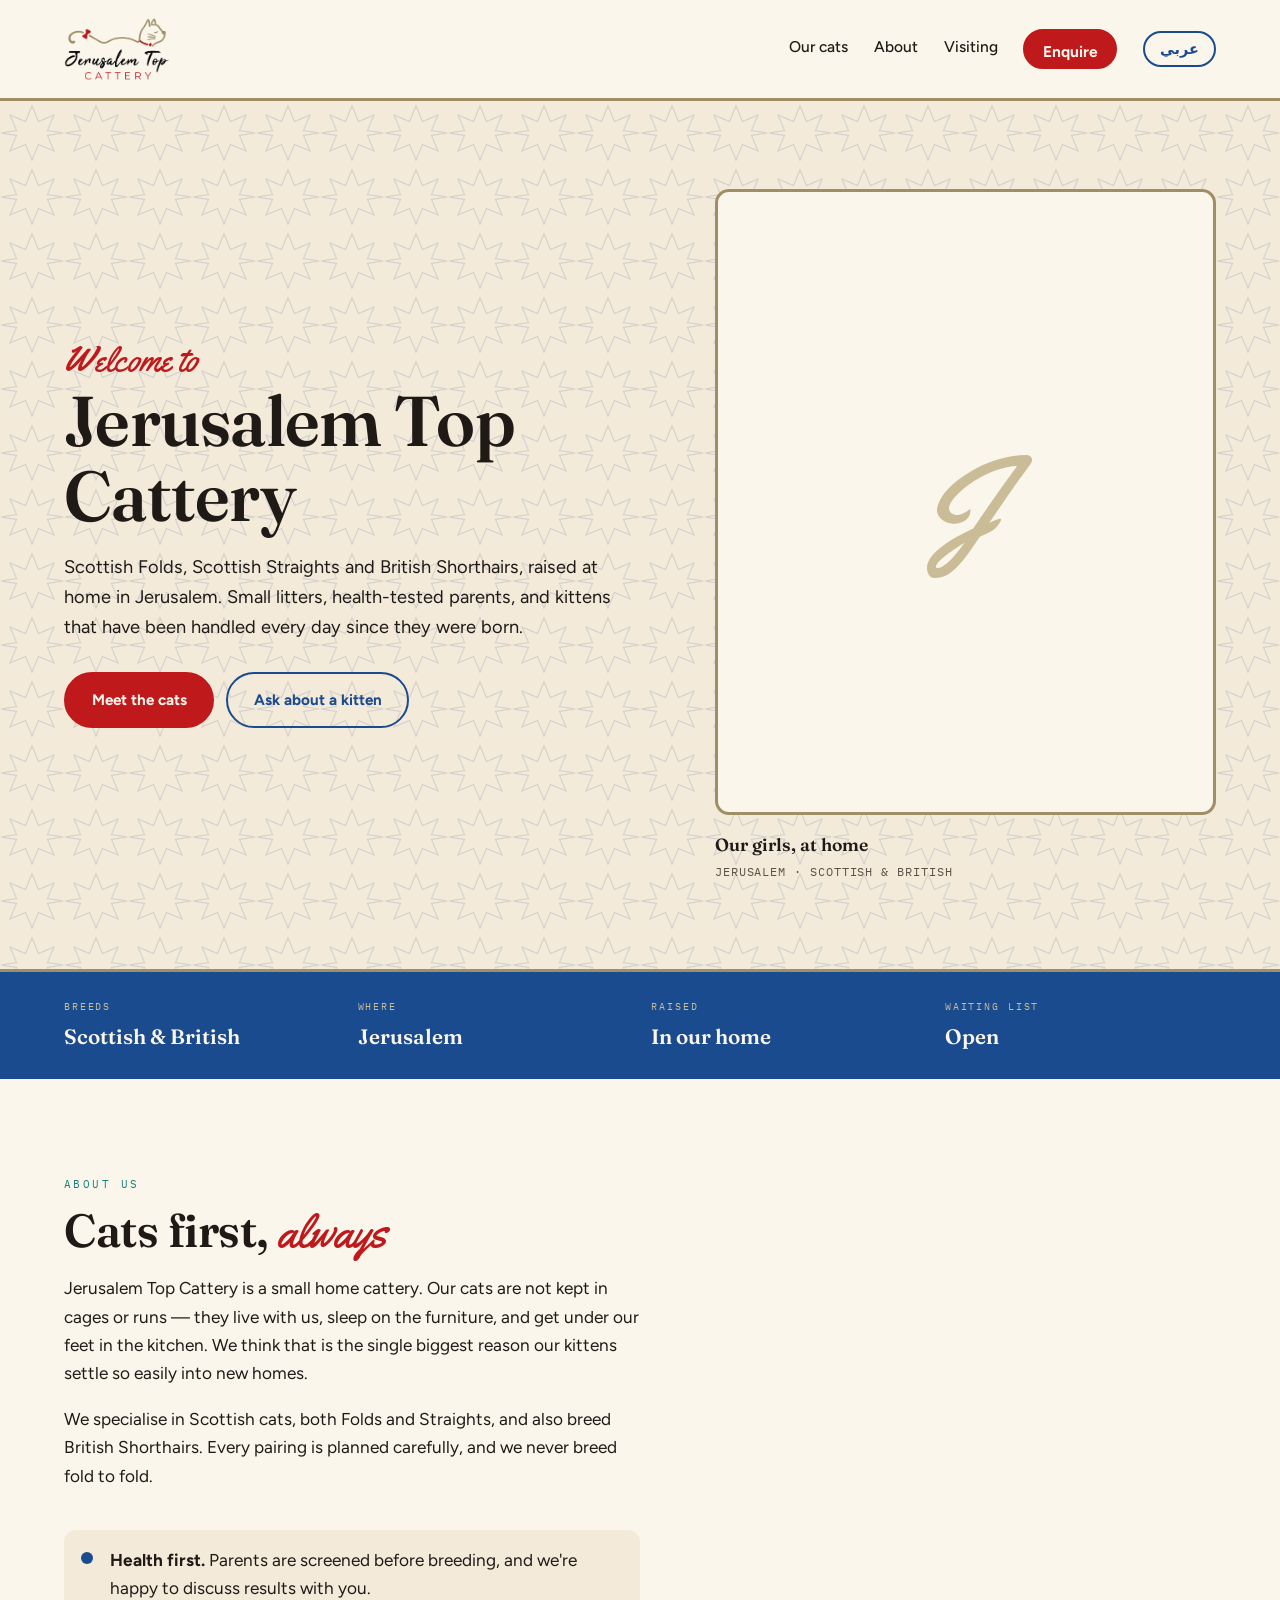
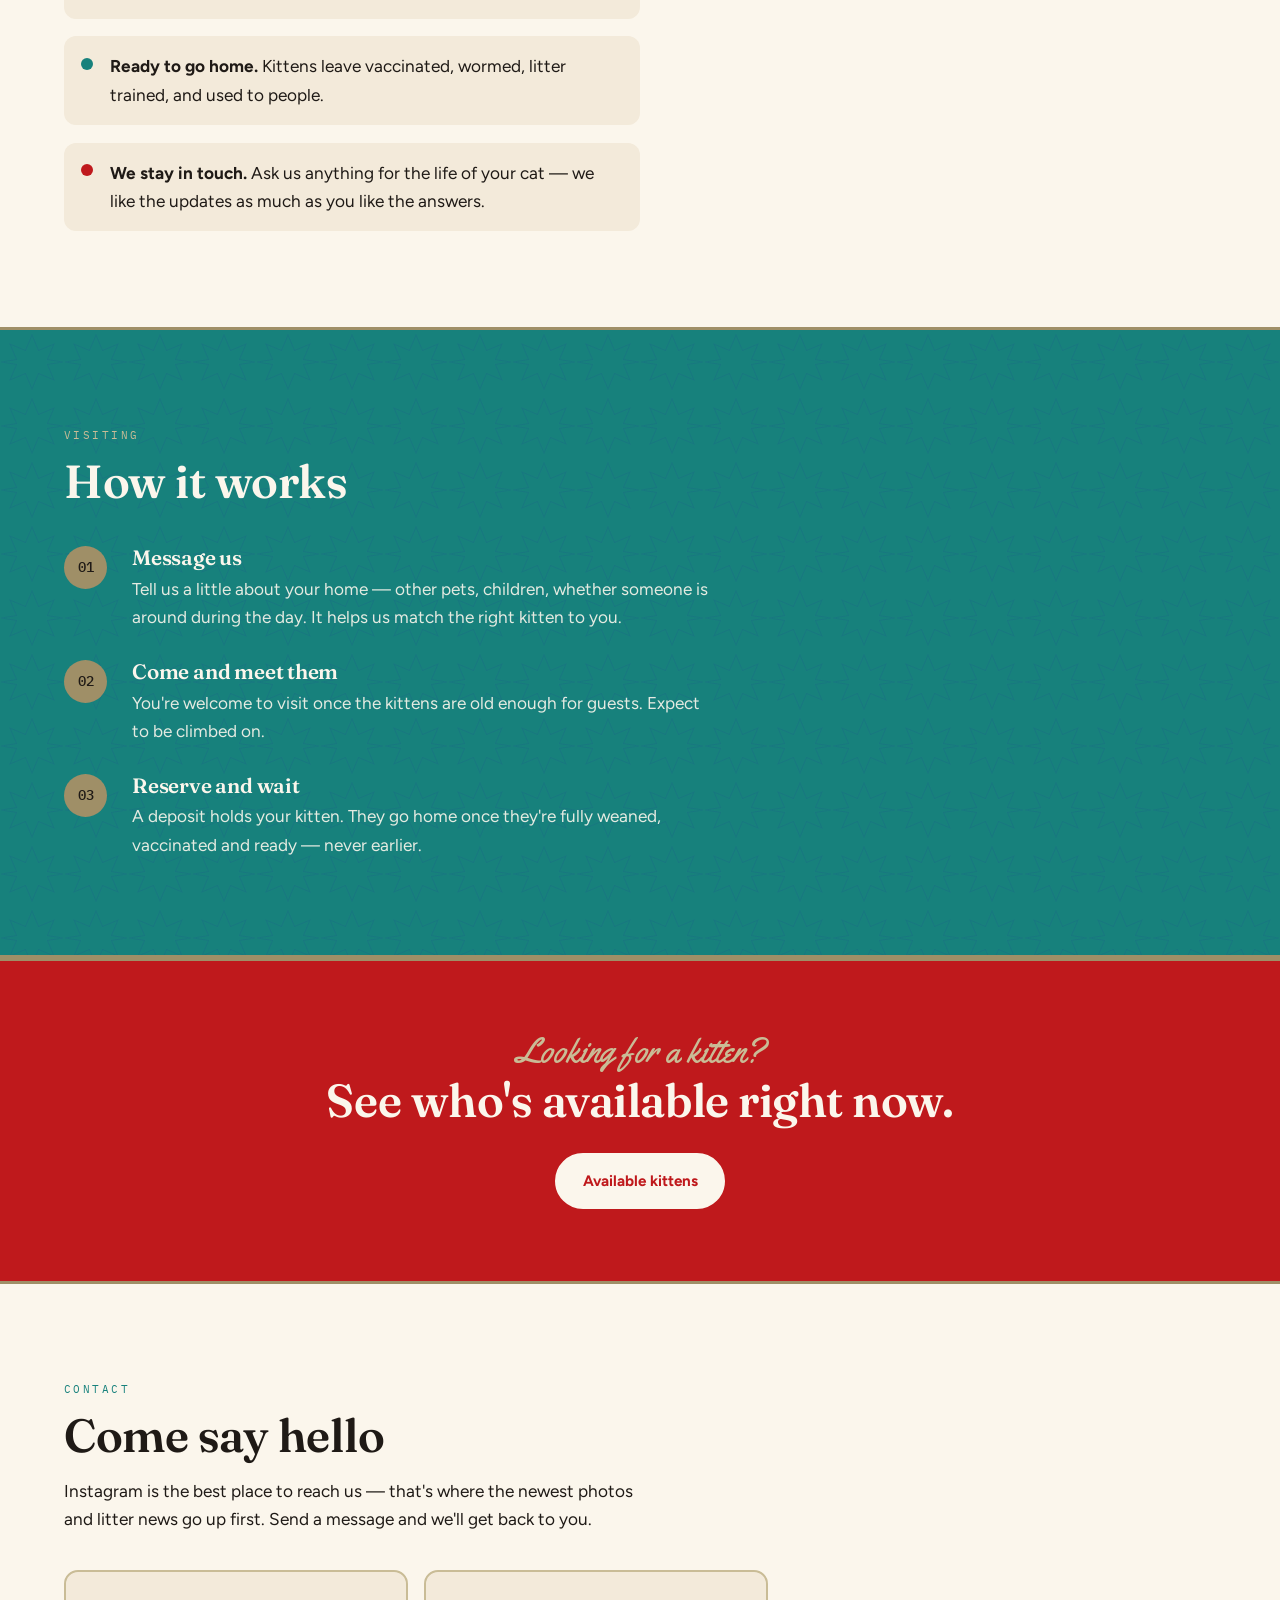
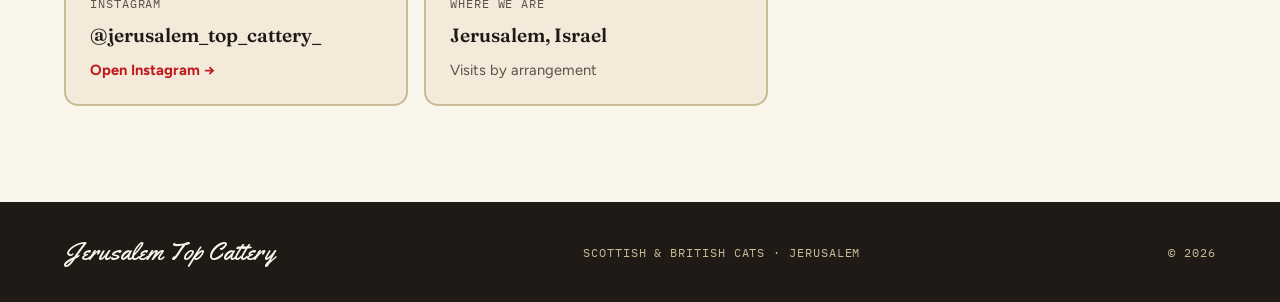
==== commit 3489ce63: "Add files via upload" ====
--- a/index.html
+++ b/index.html
@@ -1,5 +1,5 @@
 <!DOCTYPE html>
-<html lang="en">
+<html lang="en" dir="ltr">
 <head>
 <meta charset="utf-8">
 <meta name="viewport" content="width=device-width, initial-scale=1">
@@ -8,7 +8,7 @@
 <link rel="icon" href="images/JTC_Logo.png">
 <link rel="preconnect" href="https://fonts.googleapis.com">
 <link rel="preconnect" href="https://fonts.gstatic.com" crossorigin>
-<link href="https://fonts.googleapis.com/css2?family=Fraunces:opsz,wght@9..144,400;9..144,600;9..144,700&family=Figtree:wght@400;500;700&family=Yellowtail&family=IBM+Plex+Mono:wght@400;500&display=swap" rel="stylesheet">
+<link href="https://fonts.googleapis.com/css2?family=Fraunces:opsz,wght@9..144,400;9..144,600;9..144,700&family=Figtree:wght@400;500;700&family=Yellowtail&family=IBM+Plex+Mono:wght@400;500&family=Cairo:wght@400;600;700&family=Tajawal:wght@400;500;700&display=swap" rel="stylesheet">
 <link rel="stylesheet" href="styles.css">
 </head>
 <body>
@@ -20,10 +20,11 @@
     <img src="images/JTC_Logo.png" alt="Jerusalem Top Cattery">
   </a>
   <nav class="nav" aria-label="Main">
-    <a href="cats.html">Our cats</a>
-    <a href="#about">About</a>
-    <a href="#visiting">Visiting</a>
-    <a class="nav__cta" href="#contact">Enquire</a>
+    <a href="cats.html" data-i18n="nav_cats">Our cats</a>
+    <a href="#about" data-i18n="nav_about">About</a>
+    <a href="#visiting" data-i18n="nav_visiting">Visiting</a>
+    <a class="nav__cta" href="#contact" data-i18n="nav_enquire">Enquire</a>
+    <button class="lang" id="langToggle" type="button">عربي</button>
   </nav>
 </header>
 
@@ -31,12 +32,12 @@
 
   <section class="hero">
     <div class="hero__text">
-      <p class="script">Welcome to</p>
-      <h1>Jerusalem Top Cattery</h1>
-      <p class="lede">Scottish Folds, Scottish Straights and British Shorthairs, raised at home in Jerusalem. Small litters, health-tested parents, and kittens that have been handled every day since they were born.</p>
+      <p class="script" data-i18n="hero_script">Welcome to</p>
+      <h1 data-i18n="hero_title">Jerusalem Top Cattery</h1>
+      <p class="lede" data-i18n="hero_lede">Scottish Folds, Scottish Straights and British Shorthairs, raised at home in Jerusalem.</p>
       <div class="hero__actions">
-        <a class="btn" href="cats.html">Meet the cats</a>
-        <a class="btn btn--ghost" href="#contact">Ask about a kitten</a>
+        <a class="btn" href="cats.html" data-i18n="hero_btn1">Meet the cats</a>
+        <a class="btn btn--ghost" href="#contact" data-i18n="hero_btn2">Ask about a kitten</a>
       </div>
     </div>
 
@@ -45,81 +46,81 @@
         <span class="portrait__mark">J</span>
       </div>
       <figcaption>
-        <strong>Our girls, at home</strong>
-        <span class="mono">Jerusalem &middot; Scottish &amp; British</span>
+        <strong data-i18n="hero_cap1">Our girls, at home</strong>
+        <span class="mono" data-i18n="hero_cap2">Jerusalem · Scottish &amp; British</span>
       </figcaption>
     </figure>
   </section>
 
   <section class="strip" aria-label="At a glance">
     <dl>
-      <div><dt>Breeds</dt><dd>Scottish &amp; British</dd></div>
-      <div><dt>Where</dt><dd>Jerusalem</dd></div>
-      <div><dt>Raised</dt><dd>In our home</dd></div>
-      <div><dt>Waiting list</dt><dd>Open</dd></div>
+      <div><dt data-i18n="strip_1_label">Breeds</dt><dd data-i18n="strip_1_value">Scottish &amp; British</dd></div>
+      <div><dt data-i18n="strip_2_label">Where</dt><dd data-i18n="strip_2_value">Jerusalem</dd></div>
+      <div><dt data-i18n="strip_3_label">Raised</dt><dd data-i18n="strip_3_value">In our home</dd></div>
+      <div><dt data-i18n="strip_4_label">Waiting list</dt><dd data-i18n="strip_4_value">Open</dd></div>
     </dl>
   </section>
 
   <section class="prose" id="about">
-    <p class="eyebrow">About us</p>
-    <h2>Cats first, <span class="script script--inline">always</span></h2>
-    <p>Jerusalem Top Cattery is a small home cattery. Our cats are not kept in cages or runs &mdash; they live with us, sleep on the furniture, and get under our feet in the kitchen. We think that is the single biggest reason our kittens settle so easily into new homes.</p>
-    <p>We specialise in Scottish cats, both Folds and Straights, and also breed British Shorthairs. Every pairing is planned carefully, and we never breed fold to fold.</p>
+    <p class="eyebrow" data-i18n="about_eyebrow">About us</p>
+    <h2><span data-i18n="about_title_1">Cats first,</span> <span class="script script--inline" data-i18n="about_title_2">always</span></h2>
+    <p data-i18n="about_p1">Jerusalem Top Cattery is a small home cattery.</p>
+    <p data-i18n="about_p2">We specialise in Scottish cats, both Folds and Straights.</p>
     <ul class="facts">
-      <li><span class="facts__dot" data-tone="cobalt"></span><strong>Health first.</strong> Parents are screened before breeding, and we're happy to discuss results with you.</li>
-      <li><span class="facts__dot" data-tone="teal"></span><strong>Ready to go home.</strong> Kittens leave vaccinated, wormed, litter trained, and used to people.</li>
-      <li><span class="facts__dot" data-tone="red"></span><strong>We stay in touch.</strong> Ask us anything for the life of your cat &mdash; we like the updates as much as you like the answers.</li>
+      <li><span class="facts__dot" data-tone="cobalt"></span><strong data-i18n="fact_1_bold">Health first.</strong><span data-i18n="fact_1_rest"> Parents are screened before breeding.</span></li>
+      <li><span class="facts__dot" data-tone="teal"></span><strong data-i18n="fact_2_bold">Ready to go home.</strong><span data-i18n="fact_2_rest"> Kittens leave vaccinated and wormed.</span></li>
+      <li><span class="facts__dot" data-tone="red"></span><strong data-i18n="fact_3_bold">We stay in touch.</strong><span data-i18n="fact_3_rest"> Ask us anything for the life of your cat.</span></li>
     </ul>
   </section>
 
   <section class="prose prose--deep" id="visiting">
-    <p class="eyebrow">Visiting</p>
-    <h2>How it works</h2>
+    <p class="eyebrow" data-i18n="visit_eyebrow">Visiting</p>
+    <h2 data-i18n="visit_title">How it works</h2>
     <ol class="steps">
       <li>
         <span class="step__no">01</span>
         <div>
-          <h3>Message us</h3>
-          <p>Tell us a little about your home &mdash; other pets, children, whether someone is around during the day. It helps us match the right kitten to you.</p>
+          <h3 data-i18n="step_1_title">Message us</h3>
+          <p data-i18n="step_1_body">Tell us a little about your home.</p>
         </div>
       </li>
       <li>
         <span class="step__no">02</span>
         <div>
-          <h3>Come and meet them</h3>
-          <p>You're welcome to visit once the kittens are old enough for guests. Expect to be climbed on.</p>
+          <h3 data-i18n="step_2_title">Come and meet them</h3>
+          <p data-i18n="step_2_body">You're welcome to visit once the kittens are old enough.</p>
         </div>
       </li>
       <li>
         <span class="step__no">03</span>
         <div>
-          <h3>Reserve and wait</h3>
-          <p>A deposit holds your kitten. They go home once they're fully weaned, vaccinated and ready &mdash; never earlier.</p>
+          <h3 data-i18n="step_3_title">Reserve and wait</h3>
+          <p data-i18n="step_3_body">A deposit holds your kitten.</p>
         </div>
       </li>
     </ol>
   </section>
 
   <section class="callout">
-    <p class="script">Looking for a kitten?</p>
-    <h2>See who's available right now.</h2>
-    <a class="btn btn--light" href="cats.html#available">Available kittens</a>
+    <p class="script" data-i18n="callout_script">Looking for a kitten?</p>
+    <h2 data-i18n="callout_title">See who's available right now.</h2>
+    <a class="btn btn--light" href="cats.html#available" data-i18n="callout_btn">Available kittens</a>
   </section>
 
   <section class="prose" id="contact">
-    <p class="eyebrow">Contact</p>
-    <h2>Come say hello</h2>
-    <p>Instagram is the best place to reach us &mdash; that's where the newest photos and litter news go up first. Send a message and we'll get back to you.</p>
+    <p class="eyebrow" data-i18n="contact_eyebrow">Contact</p>
+    <h2 data-i18n="contact_title">Come say hello</h2>
+    <p data-i18n="contact_p">Instagram is the best place to reach us.</p>
     <div class="contact-cards">
       <a class="ccard ccard--ig" href="https://www.instagram.com/jerusalem_top_cattery_/" target="_blank" rel="noopener">
-        <span class="ccard__label mono">Instagram</span>
-        <span class="ccard__value">@jerusalem_top_cattery_</span>
-        <span class="ccard__go">Open Instagram &rarr;</span>
+        <span class="ccard__label mono" data-i18n="contact_ig_label">Instagram</span>
+        <span class="ccard__value" dir="ltr">@jerusalem_top_cattery_</span>
+        <span class="ccard__go" data-i18n="contact_ig_go">Open Instagram &rarr;</span>
       </a>
       <div class="ccard">
-        <span class="ccard__label mono">Where we are</span>
-        <span class="ccard__value">Jerusalem, Israel</span>
-        <span class="ccard__go ccard__go--quiet">Visits by arrangement</span>
+        <span class="ccard__label mono" data-i18n="contact_loc_label">Where we are</span>
+        <span class="ccard__value" data-i18n="contact_loc_value">Jerusalem, Israel</span>
+        <span class="ccard__go ccard__go--quiet" data-i18n="contact_loc_note">Visits by arrangement</span>
       </div>
     </div>
   </section>
@@ -127,11 +128,12 @@
 </main>
 
 <footer class="footer">
-  <p class="footer__mark script">Jerusalem Top Cattery</p>
-  <p class="mono">Scottish &amp; British cats &middot; Jerusalem</p>
+  <p class="footer__mark script" data-i18n="footer_mark">Jerusalem Top Cattery</p>
+  <p class="mono" data-i18n="footer_line">Scottish &amp; British cats &middot; Jerusalem</p>
   <p class="mono">&copy; <span id="year">2026</span></p>
 </footer>
 
+<script src="content.js"></script>
 <script src="script.js"></script>
 </body>
 </html>
--- a/styles.css
+++ b/styles.css
@@ -470,3 +470,65 @@
     transition-duration: 0.01ms !important;
   }
 }
+
+/* ============================================================
+   ARABIC + RIGHT-TO-LEFT
+   ============================================================ */
+
+.lang {
+  font-family: var(--body);
+  font-weight: 700;
+  font-size: 0.9rem;
+  background: transparent;
+  color: var(--cobalt);
+  border: 2px solid var(--cobalt);
+  border-radius: 999px;
+  padding: 0.42rem 0.95rem;
+  cursor: pointer;
+  transition: background 0.18s, color 0.18s;
+}
+.lang:hover { background: var(--cobalt); color: var(--cream); }
+
+/* Arabic typography */
+html[lang="ar"] body { font-family: "Tajawal", system-ui, sans-serif; line-height: 1.85; }
+html[lang="ar"] h1,
+html[lang="ar"] h2,
+html[lang="ar"] h3,
+html[lang="ar"] .card__name,
+html[lang="ar"] .strip dd,
+html[lang="ar"] .ccard__value,
+html[lang="ar"] .hero__portrait figcaption strong {
+  font-family: "Cairo", system-ui, sans-serif;
+  font-weight: 700;
+  letter-spacing: 0;
+  line-height: 1.35;
+}
+/* the brush script has no Arabic — use Cairo, keep the colour */
+html[lang="ar"] .script,
+html[lang="ar"] .footer__mark {
+  font-family: "Cairo", system-ui, sans-serif;
+  font-weight: 600;
+  font-size: clamp(1.15rem, 2.4vw, 1.5rem);
+}
+html[lang="ar"] .lang { font-family: var(--body); }
+/* mono labels look wrong in Arabic — use the normal face */
+html[lang="ar"] .mono,
+html[lang="ar"] .eyebrow,
+html[lang="ar"] .card__role,
+html[lang="ar"] .card__data dt,
+html[lang="ar"] .strip dt,
+html[lang="ar"] .ccard__label {
+  font-family: "Tajawal", system-ui, sans-serif;
+  letter-spacing: 0;
+  text-transform: none;
+  font-size: 0.8rem;
+}
+
+/* mirrored bits that logical properties don't cover */
+[dir="rtl"] .card__status { left: auto; right: 0.7rem; }
+[dir="rtl"] .facts li { padding-left: 1.15rem; padding-right: 2.9rem; }
+[dir="rtl"] .facts__dot { left: auto; right: 1.05rem; }
+[dir="rtl"] .filters__count { margin-left: 0; margin-right: auto; }
+[dir="rtl"] .steps li { grid-template-columns: 3.25rem 1fr; }
+[dir="rtl"] .skip:focus { left: auto; right: 1rem; }
+[dir="rtl"] .ccard__go { direction: rtl; }
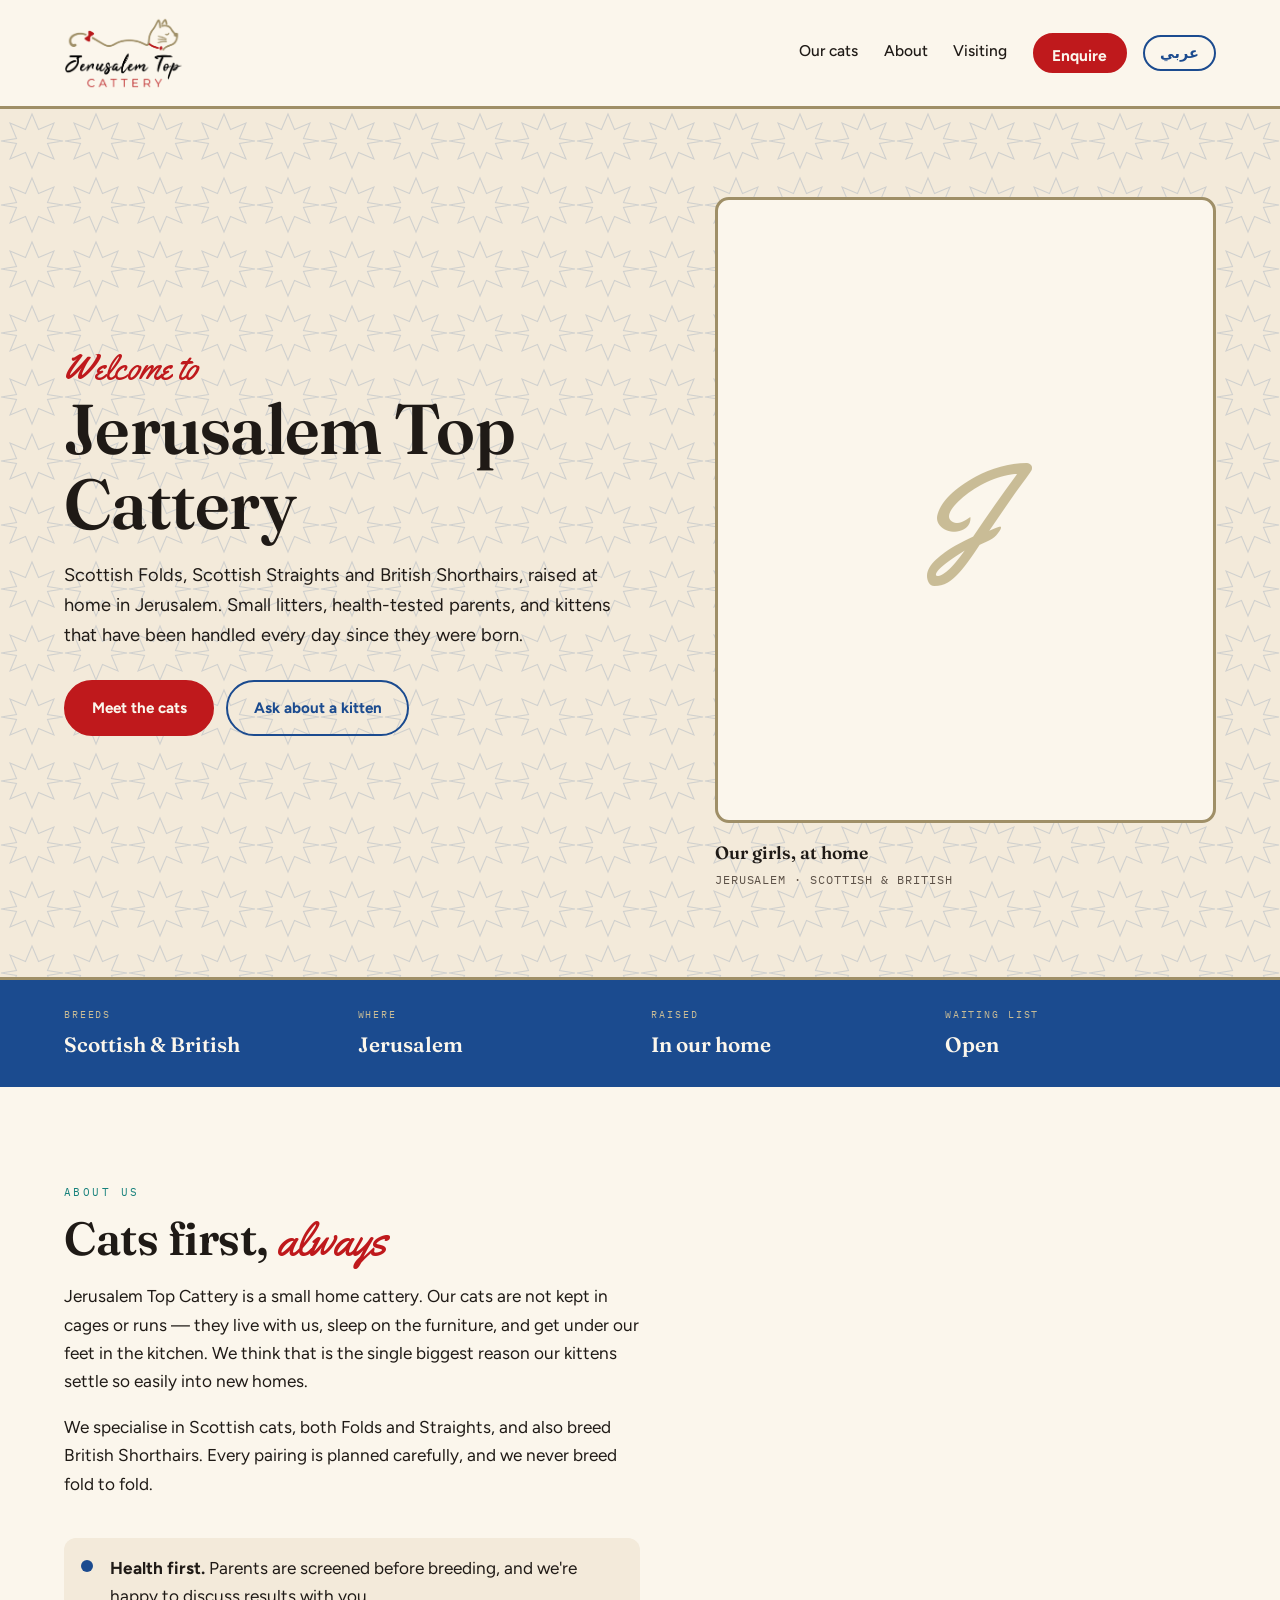
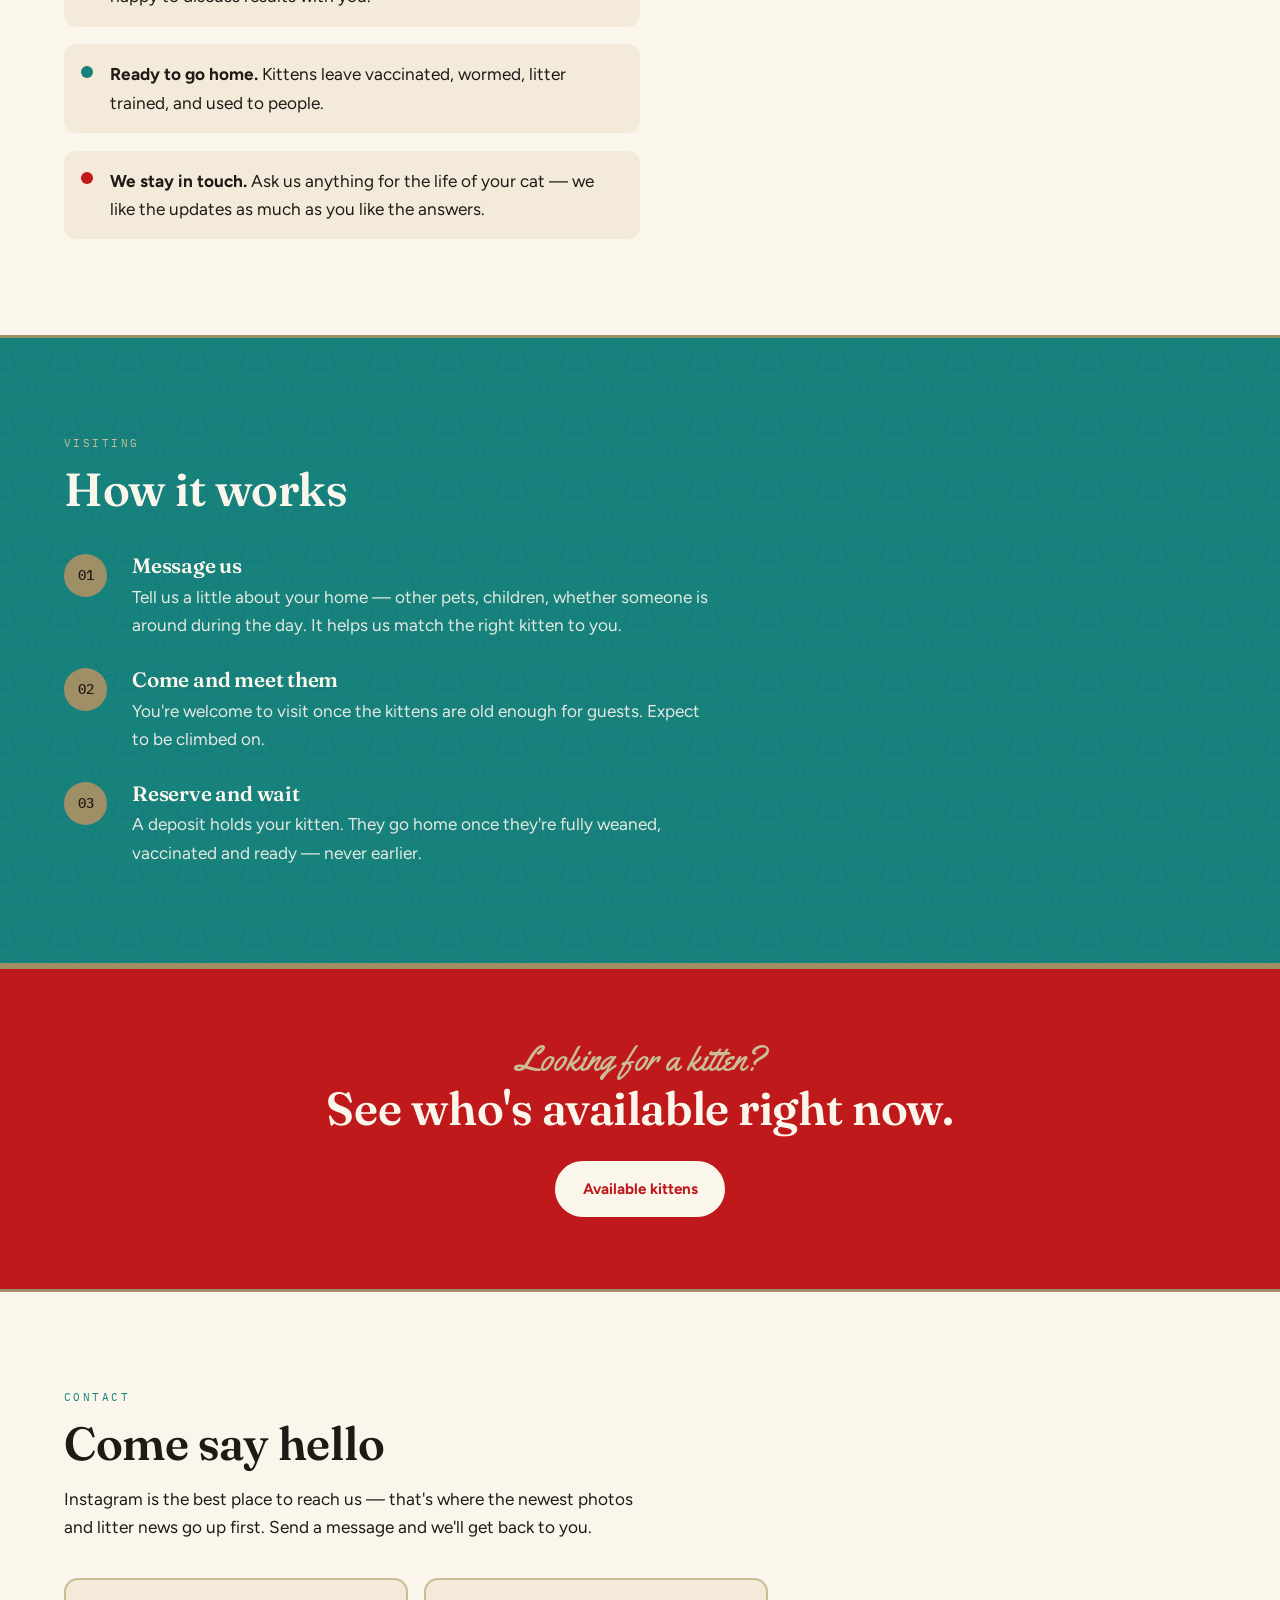
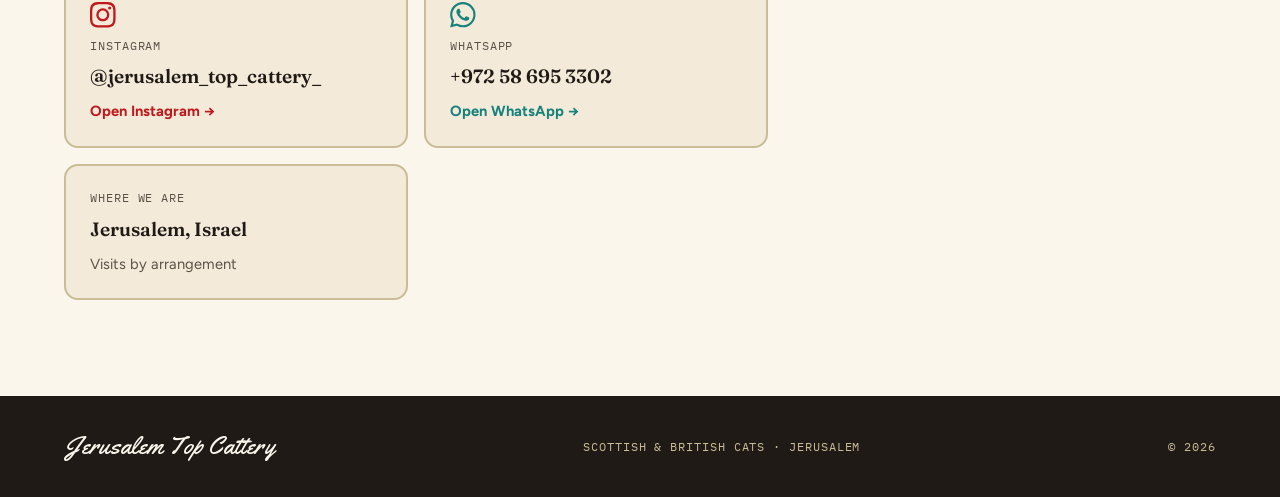
==== commit 7e6d11a4: "Add files via upload" ====
--- a/index.html
+++ b/index.html
@@ -5,10 +5,29 @@
 <meta name="viewport" content="width=device-width, initial-scale=1">
 <title>Jerusalem Top Cattery — Scottish &amp; British cats</title>
 <meta name="description" content="Jerusalem Top Cattery raises Scottish Fold, Scottish Straight and British Shorthair cats in Jerusalem. Health-tested parents and home-raised kittens.">
-<link rel="icon" href="images/JTC_Logo.png">
+<link rel="icon" href="/favicon.ico" sizes="any">
+<link rel="icon" type="image/png" sizes="512x512" href="/images/icon-512.png">
+<link rel="apple-touch-icon" href="/images/apple-touch-icon.png">
 <link rel="preconnect" href="https://fonts.googleapis.com">
 <link rel="preconnect" href="https://fonts.gstatic.com" crossorigin>
 <link href="https://fonts.googleapis.com/css2?family=Fraunces:opsz,wght@9..144,400;9..144,600;9..144,700&family=Figtree:wght@400;500;700&family=Yellowtail&family=IBM+Plex+Mono:wght@400;500&family=Cairo:wght@400;600;700&family=Tajawal:wght@400;500;700&display=swap" rel="stylesheet">
+<link rel="canonical" href="https://www.jerusalemtopcattery.com/">
+<!-- seo-meta:start -->
+<meta property="og:type" content="website">
+<meta property="og:site_name" content="Jerusalem Top Cattery">
+<meta property="og:title" content="Jerusalem Top Cattery — Scottish Fold, Scottish Straight &amp; British Shorthair">
+<meta property="og:description" content="Scottish Folds, Scottish Straights and British Shorthairs, raised at home in Jerusalem. Small litters, health-tested parents, and kittens that have been handled every day since they were born.">
+<meta property="og:image" content="https://www.jerusalemtopcattery.com/images/share.jpg">
+<meta property="og:image:width" content="1200">
+<meta property="og:image:height" content="630">
+<meta property="og:url" content="https://www.jerusalemtopcattery.com/">
+<meta property="og:locale" content="en_US">
+<meta property="og:locale:alternate" content="ar_JO">
+<meta name="twitter:card" content="summary_large_image">
+<meta name="twitter:title" content="Jerusalem Top Cattery — Scottish Fold, Scottish Straight &amp; British Shorthair">
+<meta name="twitter:description" content="Scottish Folds, Scottish Straights and British Shorthairs, raised at home in Jerusalem. Small litters, health-tested parents, and kittens that have been handled every day since they were born.">
+<meta name="twitter:image" content="https://www.jerusalemtopcattery.com/images/share.jpg">
+<!-- seo-meta:end -->
 <link rel="stylesheet" href="styles.css">
 </head>
 <body>
@@ -24,8 +43,8 @@
     <a href="#about" data-i18n="nav_about">About</a>
     <a href="#visiting" data-i18n="nav_visiting">Visiting</a>
     <a class="nav__cta" href="#contact" data-i18n="nav_enquire">Enquire</a>
-    <button class="lang" id="langToggle" type="button">عربي</button>
   </nav>
+  <button class="lang" id="langToggle" type="button">عربي</button>
 </header>
 
 <main id="main">
@@ -64,8 +83,10 @@
   <section class="prose" id="about">
     <p class="eyebrow" data-i18n="about_eyebrow">About us</p>
     <h2><span data-i18n="about_title_1">Cats first,</span> <span class="script script--inline" data-i18n="about_title_2">always</span></h2>
-    <p data-i18n="about_p1">Jerusalem Top Cattery is a small home cattery.</p>
-    <p data-i18n="about_p2">We specialise in Scottish cats, both Folds and Straights.</p>
+    <!-- seo-text:start -->
+    <p>Jerusalem Top Cattery is a small home cattery. Our cats are not kept in cages or runs — they live with us, sleep on the furniture, and get under our feet in the kitchen. We think that is the single biggest reason our kittens settle so easily into new homes.</p>
+    <p>We specialise in Scottish cats, both Folds and Straights, and also breed British Shorthairs. Every pairing is planned carefully, and we never breed fold to fold.</p>
+<!-- seo-text:end -->
     <ul class="facts">
       <li><span class="facts__dot" data-tone="cobalt"></span><strong data-i18n="fact_1_bold">Health first.</strong><span data-i18n="fact_1_rest"> Parents are screened before breeding.</span></li>
       <li><span class="facts__dot" data-tone="teal"></span><strong data-i18n="fact_2_bold">Ready to go home.</strong><span data-i18n="fact_2_rest"> Kittens leave vaccinated and wormed.</span></li>
@@ -113,9 +134,16 @@
     <p data-i18n="contact_p">Instagram is the best place to reach us.</p>
     <div class="contact-cards">
       <a class="ccard ccard--ig" href="https://www.instagram.com/jerusalem_top_cattery_/" target="_blank" rel="noopener">
+        <svg class="ccard__icon" viewBox="0 0 24 24" aria-hidden="true" focusable="false"><path fill="currentColor" d="M12 2.163c3.204 0 3.584.012 4.85.07 3.252.148 4.771 1.691 4.919 4.919.058 1.265.069 1.645.069 4.849 0 3.205-.012 3.584-.069 4.849-.149 3.225-1.664 4.771-4.919 4.919-1.266.058-1.644.07-4.85.07-3.204 0-3.584-.012-4.849-.07-3.26-.149-4.771-1.699-4.919-4.92-.058-1.265-.07-1.644-.07-4.849 0-3.204.013-3.583.07-4.849.149-3.227 1.664-4.771 4.919-4.919 1.266-.057 1.645-.069 4.849-.069M12 0C8.741 0 8.333.014 7.053.072 2.695.272.273 2.69.073 7.052.014 8.333 0 8.741 0 12s.014 3.668.072 4.948c.2 4.358 2.618 6.78 6.98 6.98C8.333 23.986 8.741 24 12 24s3.668-.014 4.948-.072c4.354-.2 6.782-2.618 6.979-6.98.059-1.28.073-1.689.073-4.948s-.014-3.667-.072-4.947C23.732 2.699 21.311.273 16.949.073 15.668.014 15.259 0 12 0m0 5.838a6.162 6.162 0 1 0 0 12.324 6.162 6.162 0 0 0 0-12.324M12 16a4 4 0 1 1 0-8 4 4 0 0 1 0 8m6.406-11.845a1.44 1.44 0 1 0 0 2.881 1.44 1.44 0 0 0 0-2.881"/></svg>
         <span class="ccard__label mono" data-i18n="contact_ig_label">Instagram</span>
         <span class="ccard__value" dir="ltr">@jerusalem_top_cattery_</span>
         <span class="ccard__go" data-i18n="contact_ig_go">Open Instagram &rarr;</span>
+      </a>
+      <a class="ccard ccard--wa" href="https://wa.me/972586953302?text=Hi%21%20I%27d%20like%20to%20ask%20about%20your%20cats." target="_blank" rel="noopener">
+        <svg class="ccard__icon" viewBox="0 0 24 24" aria-hidden="true" focusable="false"><path fill="currentColor" d="M17.472 14.382c-.297-.149-1.758-.867-2.03-.967-.273-.099-.471-.148-.67.15-.197.297-.767.966-.94 1.164-.173.199-.347.223-.644.075-.297-.15-1.255-.463-2.39-1.475-.883-.788-1.48-1.761-1.653-2.059-.173-.297-.018-.458.13-.606.134-.133.298-.347.446-.52.149-.174.198-.298.298-.497.099-.198.05-.371-.025-.52-.075-.149-.669-1.612-.916-2.207-.242-.579-.487-.5-.669-.51a12.8 12.8 0 0 0-.57-.01c-.198 0-.52.074-.792.372-.272.297-1.04 1.016-1.04 2.479 0 1.462 1.065 2.875 1.213 3.074.149.198 2.096 3.2 5.077 4.487.709.306 1.262.489 1.694.625.712.227 1.36.195 1.871.118.571-.085 1.758-.719 2.006-1.413.248-.694.248-1.289.173-1.413-.074-.124-.272-.198-.57-.347M12.05 21.785h-.004a9.87 9.87 0 0 1-5.031-1.378l-.361-.214-3.741.982.998-3.648-.235-.374a9.86 9.86 0 0 1-1.51-5.26c.001-5.45 4.436-9.884 9.888-9.884 2.64 0 5.122 1.03 6.988 2.898a9.825 9.825 0 0 1 2.893 6.994c-.003 5.45-4.437 9.884-9.885 9.884m8.413-18.297A11.815 11.815 0 0 0 12.05 0C5.495 0 .16 5.335.157 11.892c0 2.096.547 4.142 1.588 5.945L.057 24l6.305-1.654a11.882 11.882 0 0 0 5.683 1.448h.005c6.554 0 11.89-5.335 11.893-11.893A11.821 11.821 0 0 0 20.465 3.488"/></svg>
+        <span class="ccard__label mono" data-i18n="contact_wa_label">WhatsApp</span>
+        <span class="ccard__value" dir="ltr">+972 58 695 3302</span>
+        <span class="ccard__go" data-i18n="contact_wa_go">Open WhatsApp &rarr;</span>
       </a>
       <div class="ccard">
         <span class="ccard__label mono" data-i18n="contact_loc_label">Where we are</span>
--- a/styles.css
+++ b/styles.css
@@ -66,9 +66,17 @@
 }
 .script--inline { display: inline; font-size: 1em; color: var(--red); }
 
-.skip { position: absolute; left: -9999px; }
+.skip {
+  position: absolute;
+  width: 1px; height: 1px;
+  overflow: hidden;
+  clip-path: inset(50%);
+  white-space: nowrap;
+}
 .skip:focus {
-  left: 1rem; top: 1rem; z-index: 60;
+  width: auto; height: auto;
+  clip-path: none;
+  inset-inline-start: 1rem; top: 1rem; z-index: 60;
   background: var(--ink); color: var(--cream); padding: 0.6rem 1rem;
 }
 
@@ -88,7 +96,7 @@
 }
 
 .wordmark { display: block; line-height: 0; }
-.wordmark img { height: clamp(46px, 7vw, 66px); width: auto; }
+.wordmark img { height: clamp(58px, 7vw, 74px); width: auto; }
 
 .nav {
   display: flex;
@@ -96,6 +104,7 @@
   gap: clamp(0.85rem, 2.4vw, 1.6rem);
   font-size: 0.97rem;
   font-weight: 500;
+  margin-inline-start: auto;
 }
 .nav a {
   text-decoration: none;
@@ -458,8 +467,6 @@
   .hero__portrait { order: -1; max-width: 19rem; }
   .filters { position: static; }
   .filters__count { margin-left: 0; }
-  .masthead { justify-content: center; text-align: center; }
-  .nav { justify-content: center; flex-wrap: wrap; font-size: 0.92rem; }
   .footer { justify-content: center; text-align: center; }
 }
 
@@ -530,5 +537,410 @@
 [dir="rtl"] .facts__dot { left: auto; right: 1.05rem; }
 [dir="rtl"] .filters__count { margin-left: 0; margin-right: auto; }
 [dir="rtl"] .steps li { grid-template-columns: 3.25rem 1fr; }
-[dir="rtl"] .skip:focus { left: auto; right: 1rem; }
 [dir="rtl"] .ccard__go { direction: rtl; }
+
+/* ============================================================
+   INDIVIDUAL CAT PAGE
+   ============================================================ */
+
+/* cards are links now — keep them looking like cards */
+a.card { text-decoration: none; color: inherit; display: flex; }
+a.card:hover .card__name { color: var(--red); }
+
+.cat-head {
+  padding: clamp(2rem, 5vw, 3.5rem) var(--pad) clamp(1.5rem, 3vw, 2rem);
+  background: var(--sand) var(--tile);
+  border-bottom: 3px solid var(--gold);
+}
+.backlink {
+  display: inline-block;
+  font-weight: 700;
+  font-size: 0.95rem;
+  text-decoration: none;
+  color: var(--cobalt);
+  margin-bottom: 1.25rem;
+}
+.backlink:hover span { text-decoration: underline; }
+[dir="rtl"] .backlink { transform: scaleX(1); }
+
+.cat-head__status { position: static; display: inline-block; margin-bottom: 0.75rem; }
+.cat-head h1 { margin-bottom: 0.35rem; }
+.cat-head__role {
+  font-family: var(--mono);
+  font-size: 0.72rem;
+  letter-spacing: 0.16em;
+  text-transform: uppercase;
+  color: var(--ink-soft);
+  margin: 0 0 1rem;
+}
+
+.cat-body {
+  display: grid;
+  grid-template-columns: 1.05fr 0.95fr;
+  gap: clamp(1.5rem, 4vw, 3.5rem);
+  padding: clamp(2rem, 5vw, 3.5rem) var(--pad) clamp(3rem, 6vw, 4.5rem);
+  align-items: start;
+}
+
+/* --- gallery --- */
+
+.gallery__main { margin: 0; }
+.gallery__main .portrait { aspect-ratio: 4 / 5; border-radius: 16px; }
+
+.gallery__strip {
+  list-style: none;
+  margin: 0.75rem 0 0;
+  padding: 0;
+  display: grid;
+  grid-template-columns: repeat(5, 1fr);
+  gap: 0.5rem;
+}
+.thumb {
+  display: block;
+  width: 100%;
+  padding: 0;
+  border: 2px solid var(--gold-lt);
+  border-radius: 9px;
+  background: var(--cream);
+  cursor: pointer;
+  overflow: hidden;
+  transition: border-color 0.15s;
+}
+.thumb:hover { border-color: var(--gold); }
+.thumb.is-on { border-color: var(--red); }
+.thumb__inner {
+  display: block;
+  aspect-ratio: 1 / 1;
+  background: var(--sand) center/cover no-repeat;
+}
+.gallery__hint { color: var(--ink-soft); margin: 0.75rem 0 0; }
+
+/* --- details column --- */
+
+.cat-info__h {
+  font-size: 1.15rem;
+  margin: 0 0 0.75rem;
+  padding-bottom: 0.4rem;
+  border-bottom: 2px solid var(--gold-lt);
+}
+.cat-info__h + .cat-info__h { margin-top: 2rem; }
+.cat-info__p { margin: 0 0 2rem; color: var(--ink-soft); }
+
+.spec {
+  margin: 0 0 2rem;
+  display: grid;
+  grid-template-columns: minmax(6rem, auto) 1fr;
+  gap: 0.55rem 1.25rem;
+  font-size: 0.98rem;
+}
+.spec dt {
+  font-family: var(--mono);
+  font-size: 0.66rem;
+  letter-spacing: 0.12em;
+  text-transform: uppercase;
+  color: var(--ink-soft);
+  padding-top: 0.2rem;
+}
+.spec dd { margin: 0; font-weight: 500; }
+.linked { color: var(--cobalt); font-weight: 700; text-decoration-color: var(--gold); text-underline-offset: 3px; }
+.linked:hover { color: var(--red); }
+
+.offer {
+  display: grid;
+  grid-template-columns: repeat(auto-fit, minmax(9rem, 1fr));
+  gap: 1rem;
+  padding: 1.25rem 1.4rem;
+  margin: 0 0 2rem;
+  background: var(--sand);
+  border: 2px solid var(--gold-lt);
+  border-radius: 14px;
+}
+.offer__label {
+  display: block;
+  font-family: var(--mono);
+  font-size: 0.64rem;
+  letter-spacing: 0.14em;
+  text-transform: uppercase;
+  color: var(--ink-soft);
+  margin-bottom: 0.25rem;
+}
+.offer__value { font-family: var(--display); font-weight: 600; font-size: 1.25rem; }
+
+.cat-info__cta { display: inline-block; }
+
+/* --- lightbox --- */
+
+.lightbox[hidden] { display: none; }
+
+.lightbox {
+  position: fixed;
+  inset: 0;
+  z-index: 100;
+  background: rgba(31, 26, 22, 0.94);
+  display: grid;
+  place-items: center;
+  padding: clamp(1rem, 4vw, 3rem);
+}
+.lightbox__img {
+  max-width: min(100%, 60rem);
+  max-height: 82vh;
+  border-radius: 10px;
+  box-shadow: 0 20px 60px -20px rgba(0,0,0,0.8);
+}
+.lightbox__btn {
+  position: absolute;
+  background: rgba(251, 246, 236, 0.12);
+  color: var(--cream);
+  border: 2px solid rgba(251, 246, 236, 0.35);
+  border-radius: 50%;
+  width: 3rem; height: 3rem;
+  font-size: 1.6rem;
+  line-height: 1;
+  cursor: pointer;
+  display: grid;
+  place-items: center;
+  transition: background 0.15s, border-color 0.15s;
+}
+.lightbox__btn:hover { background: var(--red); border-color: var(--red); }
+.lightbox__close { top: 1.25rem; inset-inline-end: 1.25rem; }
+.lightbox__prev  { inset-inline-start: 1.25rem; }
+.lightbox__next  { inset-inline-end: 1.25rem; }
+[dir="rtl"] .lightbox__prev { transform: scaleX(-1); }
+[dir="rtl"] .lightbox__next { transform: scaleX(-1); }
+.lightbox__count {
+  position: absolute;
+  bottom: 1.25rem;
+  color: var(--gold-lt);
+  margin: 0;
+}
+
+/* Arabic headings on this page */
+html[lang="ar"] .cat-info__h,
+html[lang="ar"] .offer__value { font-family: "Cairo", system-ui, sans-serif; }
+html[lang="ar"] .cat-head__role,
+html[lang="ar"] .spec dt,
+html[lang="ar"] .offer__label,
+html[lang="ar"] .gallery__hint {
+  font-family: "Tajawal", system-ui, sans-serif;
+  letter-spacing: 0;
+  text-transform: none;
+  font-size: 0.82rem;
+}
+
+@media (max-width: 820px) {
+  .cat-body { grid-template-columns: 1fr; }
+  .gallery__strip { grid-template-columns: repeat(5, 1fr); }
+  .lightbox__btn { width: 2.6rem; height: 2.6rem; font-size: 1.4rem; }
+}
+
+/* ============================================================
+   RIGHT-TO-LEFT HARDENING
+   Fixes drifting layout, sideways scrolling, and Arabic text
+   mixed with Latin numbers rendering in the wrong order.
+   ============================================================ */
+
+/* nothing may push the page wider than the screen */
+html, body { overflow-x: hidden; max-width: 100%; }
+
+/* grid and flex children default to min-width:auto, which lets long
+   content force the whole page wider. This is the usual cause of a
+   layout that slides around sideways. */
+.hero > *, .cat-body > *, .strip dl > *, .contact-cards > *,
+.grid > *, .steps li > *, .facts li, .offer > * { min-width: 0; }
+
+.card, .card__body, .cat-info, .gallery { min-width: 0; }
+.card__data, .spec { min-width: 0; }
+.card__data dd, .spec dd, .card__note, .cat-info__p { overflow-wrap: anywhere; }
+
+/* keep every block of text aligned to the reading direction */
+.hero__text, .prose, .page-head, .cat-head, .cat-info,
+.card__body, .strip dl, .ccard { text-align: start; }
+
+/* Arabic text containing Latin words or numbers — dates, weights,
+   registration numbers — must be isolated or the digits jump to the
+   wrong side of the phrase. */
+.card__data dd, .spec dd, .offer__value, .strip dd,
+.card__tags li, .filters__count, .lightbox__count,
+.hero__portrait figcaption .mono {
+  unicode-bidi: isolate;
+}
+
+/* the step numbers stay 01 02 03 in both languages */
+.step__no { unicode-bidi: isolate; direction: ltr; }
+
+/* the Instagram handle always reads left to right */
+.ccard__value { unicode-bidi: isolate; }
+
+/* mirrored spacing that logical properties don't reach */
+[dir="rtl"] .steps li { direction: rtl; }
+[dir="rtl"] .backlink { direction: rtl; }
+[dir="rtl"] .card__role { text-align: start; }
+
+/* the sticky filter bar was drifting on narrow screens */
+.filters { max-width: 100%; }
+.filters__row { min-width: 0; }
+
+/* long Arabic headings should wrap rather than overflow */
+h1, h2, h3 { overflow-wrap: break-word; }
+html[lang="ar"] h1, html[lang="ar"] h2 { word-break: normal; hyphens: none; }
+
+/* the decorative tile background must not add width */
+.hero, .page-head, .cat-head, .prose--deep { background-attachment: scroll; }
+
+/* ============================================================
+   VIDEO SECTION
+   Sits below the details, full width, so it stands out.
+   Nothing renders at all when a cat has no video.
+   ============================================================ */
+
+.filmstrip {
+  background: var(--cobalt) var(--tile);
+  border-block: 3px solid var(--gold);
+  padding: clamp(2.25rem, 5vw, 3.5rem) var(--pad);
+  text-align: center;
+}
+.filmstrip__h {
+  font-size: clamp(1.6rem, 3.2vw, 2.4rem);
+  color: var(--cream);
+  margin: 0 0 1.25rem;
+}
+.filmstrip__player {
+  display: block;
+  width: 100%;
+  max-width: 34rem;
+  margin: 0 auto;
+  aspect-ratio: 9 / 16;
+  object-fit: cover;
+  background: var(--ink);
+  border: 3px solid var(--gold);
+  border-radius: 16px;
+}
+/* landscape clips get a wider frame */
+.filmstrip__player.is-wide { max-width: 48rem; aspect-ratio: 16 / 9; }
+
+.filmstrip__hint {
+  color: var(--gold-lt);
+  margin: 1rem 0 0;
+}
+html[lang="ar"] .filmstrip__h { font-family: "Cairo", system-ui, sans-serif; }
+html[lang="ar"] .filmstrip__hint {
+  font-family: "Tajawal", system-ui, sans-serif;
+  letter-spacing: 0;
+  text-transform: none;
+  font-size: 0.85rem;
+}
+
+/* ============================================================
+   THE SEARCH-ENGINE COPY
+   JavaScript removes this the instant a visitor arrives, so it's
+   only ever seen by crawlers — or by someone with JavaScript off,
+   which is why it stays readable rather than hidden. Hiding it
+   would risk Google treating the page as deceptive.
+   ============================================================ */
+
+.seo-only { grid-column: 1 / -1; }
+.seo-only article {
+  padding: 1rem 0;
+  border-bottom: 1px solid var(--gold-lt);
+}
+.seo-only h3 { font-size: 1.15rem; margin: 0 0 0.35rem; }
+.seo-only h3 a { color: var(--cobalt); }
+.seo-only p { margin: 0 0 0.4rem; color: var(--ink-soft); font-size: 0.95rem; }
+
+/* ============================================================
+   HEADER — PHONE LAYOUT
+   Logo and language button share the top row; the links sit
+   beneath. Previously the language button wrapped onto a line
+   of its own and wasted most of the screen.
+   ============================================================ */
+
+@media (max-width: 780px) {
+  .masthead {
+    display: grid;
+    grid-template-columns: 1fr auto;
+    align-items: center;
+    gap: 0.5rem 0.75rem;
+    padding: 0.5rem var(--pad) 0.65rem;
+    text-align: initial;
+  }
+
+  .wordmark { grid-column: 1; grid-row: 1; justify-self: start; }
+  .wordmark img { height: 62px; }
+
+  .lang {
+    grid-column: 2;
+    grid-row: 1;
+    justify-self: end;
+    font-size: 0.82rem;
+    padding: 0.32rem 0.75rem;
+    border-width: 2px;
+  }
+
+  .nav {
+    grid-column: 1 / -1;
+    grid-row: 2;
+    margin: 0;
+    justify-content: center;
+    flex-wrap: nowrap;
+    gap: 0.7rem;
+    font-size: 0.86rem;
+  }
+  .nav__cta { padding: 0.38rem 0.8rem; font-size: 0.66rem; letter-spacing: 0.08em; }
+}
+
+/* very narrow phones — let the links wrap rather than squash */
+@media (max-width: 380px) {
+  .nav { flex-wrap: wrap; gap: 0.5rem 0.7rem; font-size: 0.82rem; }
+  .wordmark img { height: 54px; }
+}
+
+/* ---------- WhatsApp card ---------- */
+
+.ccard--wa .ccard__go { color: var(--teal); }
+.ccard--wa:hover { transform: translateY(-3px); border-color: var(--teal); background: #fff; }
+
+/* ============================================================
+   BUTTONS WITH BRAND MARKS
+   ============================================================ */
+
+.btn__icon {
+  width: 1.15em;
+  height: 1.15em;
+  flex: none;
+  vertical-align: -0.2em;
+}
+
+.cta-row {
+  display: flex;
+  flex-wrap: wrap;
+  gap: 0.65rem;
+  margin-top: 0.25rem;
+}
+.cta-row .btn {
+  display: inline-flex;
+  align-items: center;
+  gap: 0.55rem;
+  margin: 0;
+}
+
+/* WhatsApp is the primary action — it uses the brand crimson */
+.btn--wa { background: var(--red); border-color: var(--red); color: var(--cream); }
+.btn--wa:hover { background: var(--red-deep); border-color: var(--red-deep); }
+
+/* Instagram sits alongside as the quieter option */
+.btn--ig {
+  background: transparent;
+  color: var(--cobalt);
+  border-color: var(--cobalt);
+}
+.btn--ig:hover { background: var(--cobalt); border-color: var(--cobalt); color: var(--cream); }
+
+/* marks on the contact cards */
+.ccard__icon { width: 1.6rem; height: 1.6rem; color: var(--red); margin-bottom: 0.1rem; }
+.ccard--wa .ccard__icon { color: var(--teal); }
+
+/* on narrow screens let the two buttons stack full width */
+@media (max-width: 460px) {
+  .cta-row { flex-direction: column; align-items: stretch; }
+  .cta-row .btn { justify-content: center; }
+}
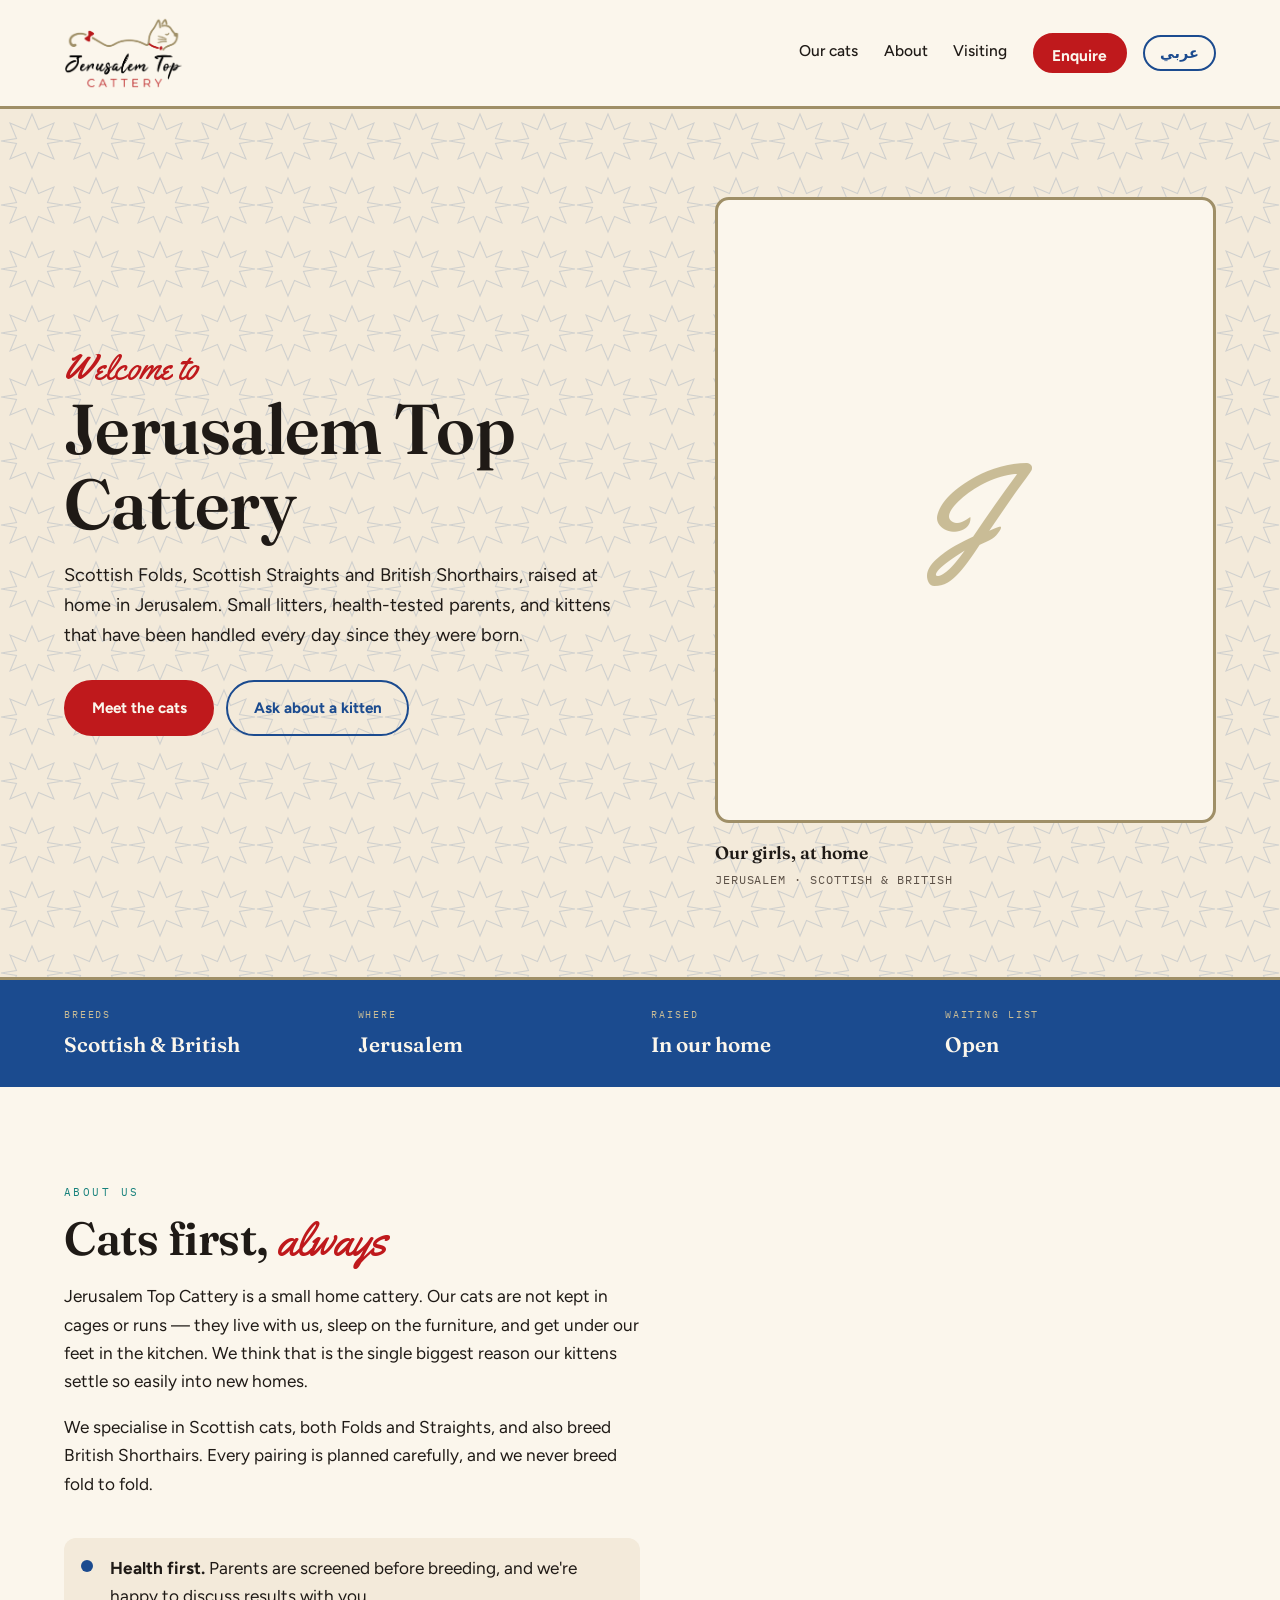
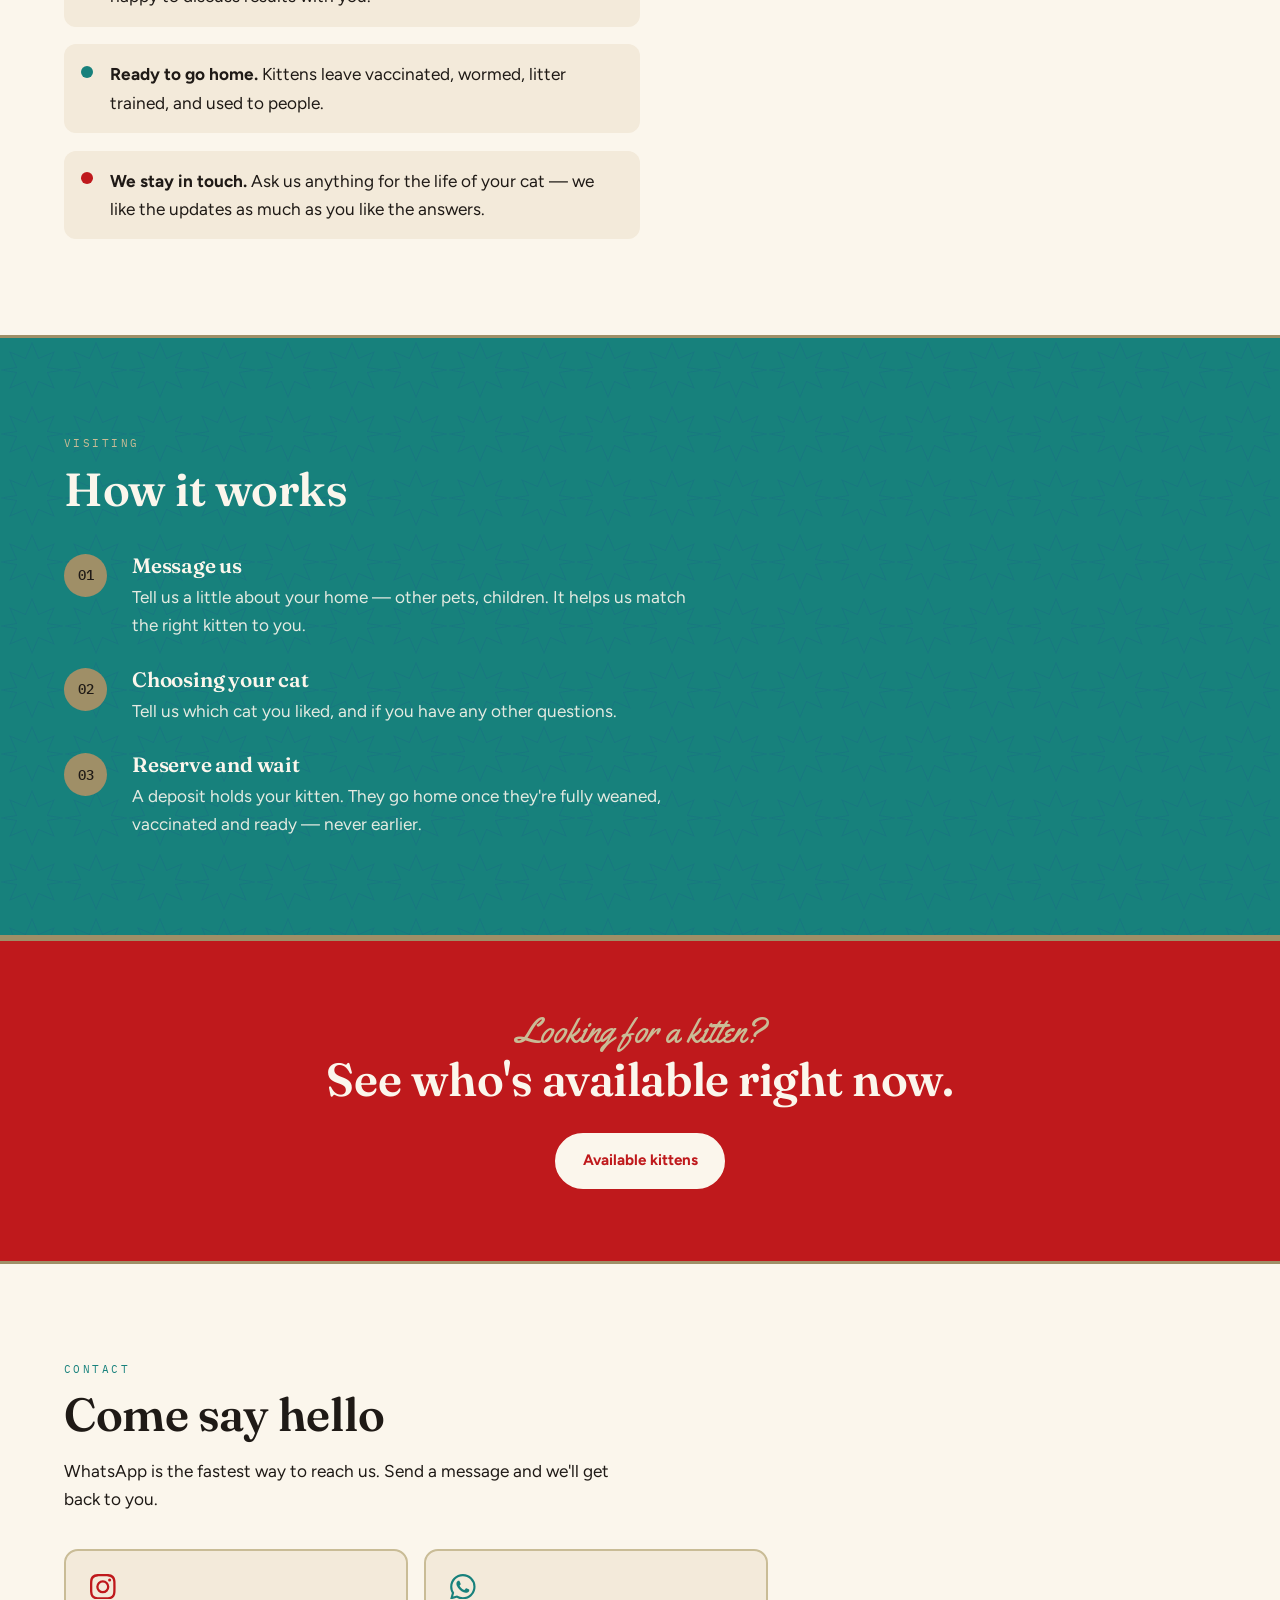
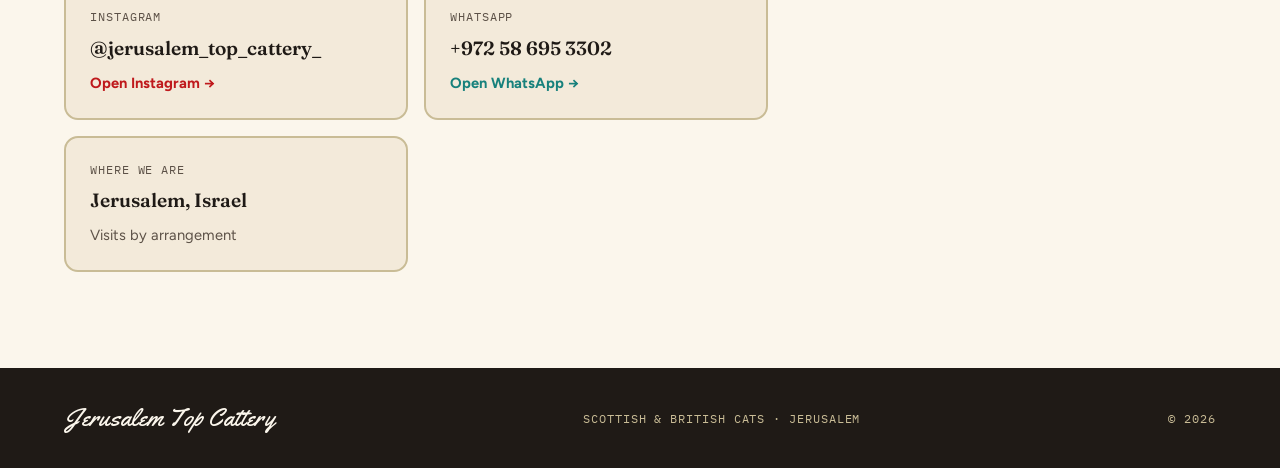
==== commit 9a709bf8: "Add files via upload" ====
--- a/index.html
+++ b/index.html
@@ -32,7 +32,7 @@
 </head>
 <body>
 
-<a class="skip" href="#main">Skip to content</a>
+<a class="skip" href="#main" data-i18n="skip_link">Skip to content</a>
 
 <header class="masthead">
   <a class="wordmark" href="index.html">
@@ -84,8 +84,8 @@
     <p class="eyebrow" data-i18n="about_eyebrow">About us</p>
     <h2><span data-i18n="about_title_1">Cats first,</span> <span class="script script--inline" data-i18n="about_title_2">always</span></h2>
     <!-- seo-text:start -->
-    <p>Jerusalem Top Cattery is a small home cattery. Our cats are not kept in cages or runs — they live with us, sleep on the furniture, and get under our feet in the kitchen. We think that is the single biggest reason our kittens settle so easily into new homes.</p>
-    <p>We specialise in Scottish cats, both Folds and Straights, and also breed British Shorthairs. Every pairing is planned carefully, and we never breed fold to fold.</p>
+    <p dir="auto" data-i18n="about_p1">Jerusalem Top Cattery is a small home cattery. Our cats are not kept in cages or runs — they live with us, sleep on the furniture, and get under our feet in the kitchen. We think that is the single biggest reason our kittens settle so easily into new homes.</p>
+    <p dir="auto" data-i18n="about_p2">We specialise in Scottish cats, both Folds and Straights, and also breed British Shorthairs. Every pairing is planned carefully, and we never breed fold to fold.</p>
 <!-- seo-text:end -->
     <ul class="facts">
       <li><span class="facts__dot" data-tone="cobalt"></span><strong data-i18n="fact_1_bold">Health first.</strong><span data-i18n="fact_1_rest"> Parents are screened before breeding.</span></li>
--- a/styles.css
+++ b/styles.css
@@ -944,3 +944,13 @@
   .cta-row { flex-direction: column; align-items: stretch; }
   .cta-row .btn { justify-content: center; }
 }
+
+/* buttons sitting on the red callout band */
+.cta-row--center { justify-content: center; }
+.btn--onred {
+  background: transparent;
+  color: var(--cream);
+  border-color: var(--cream);
+}
+.btn--onred:hover { background: var(--cream); border-color: var(--cream); color: var(--red); }
+.callout .cta-row .btn { display: inline-flex; align-items: center; gap: 0.55rem; }
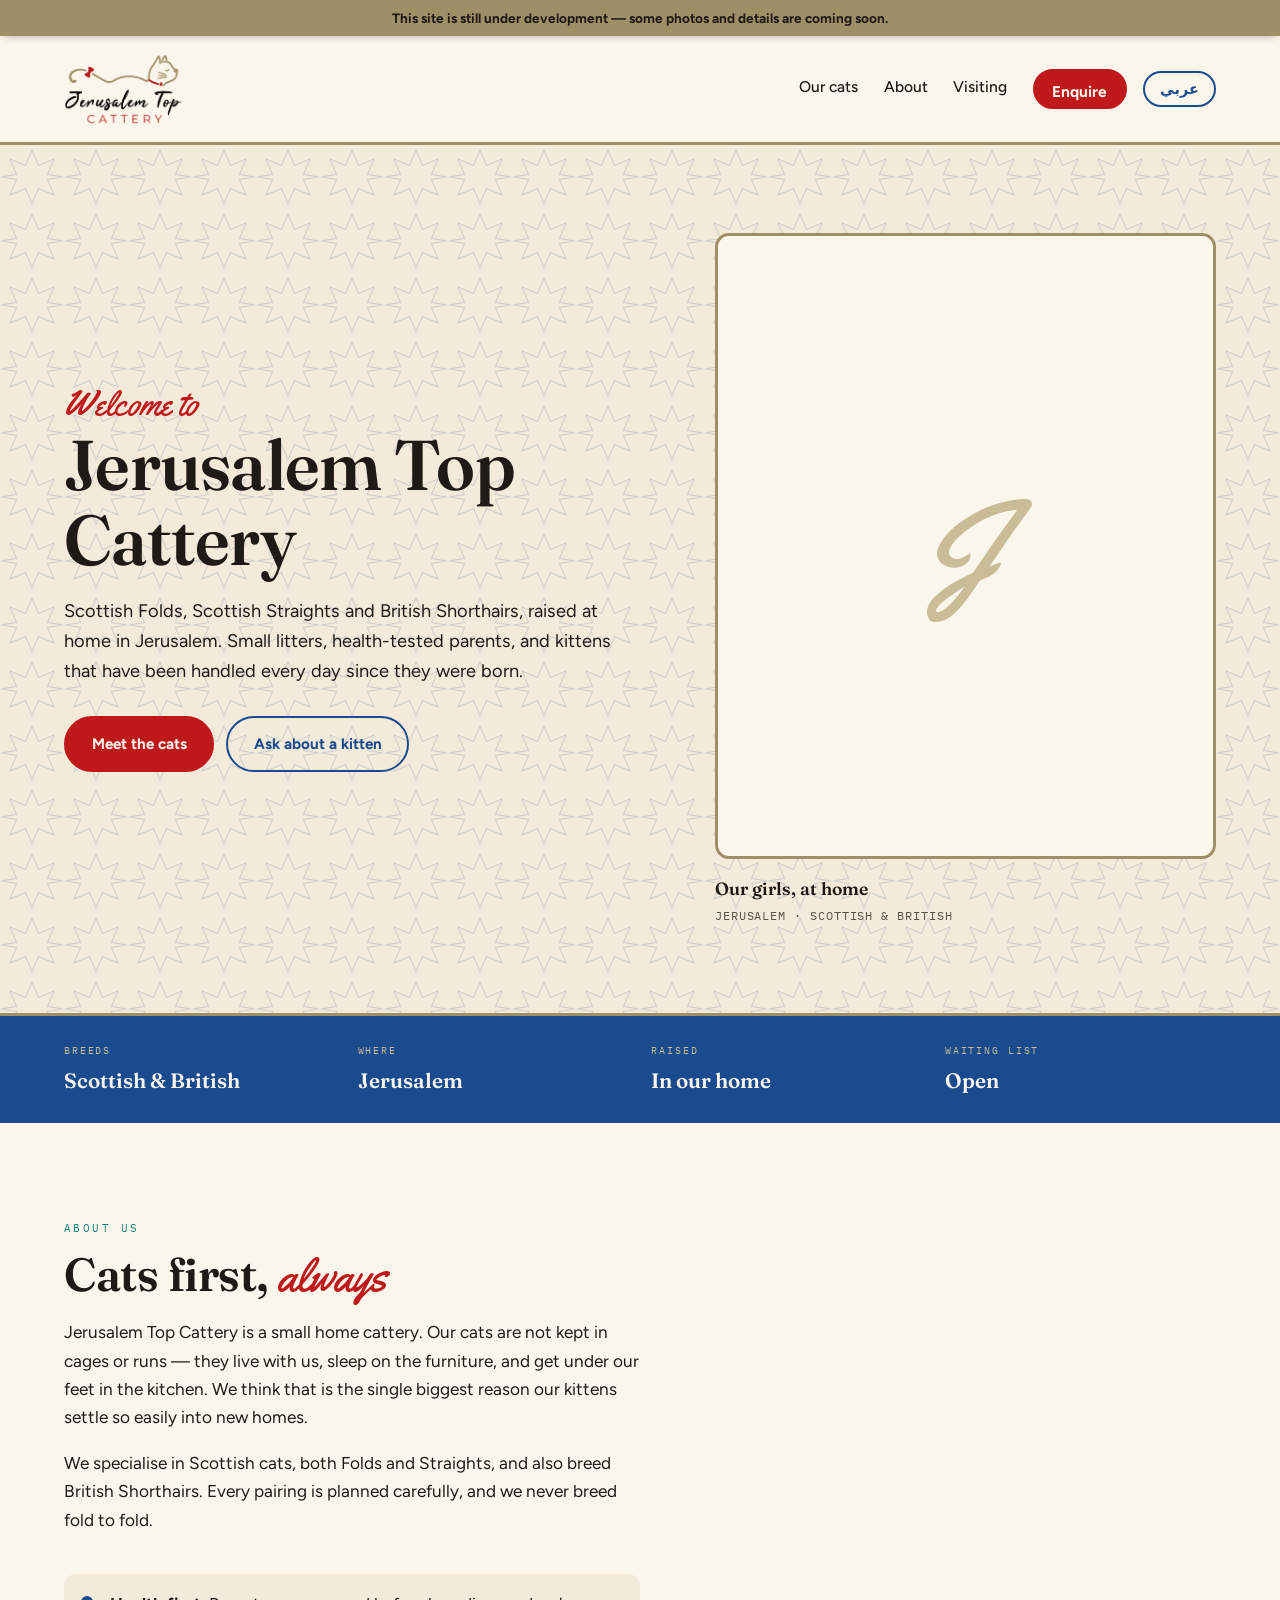
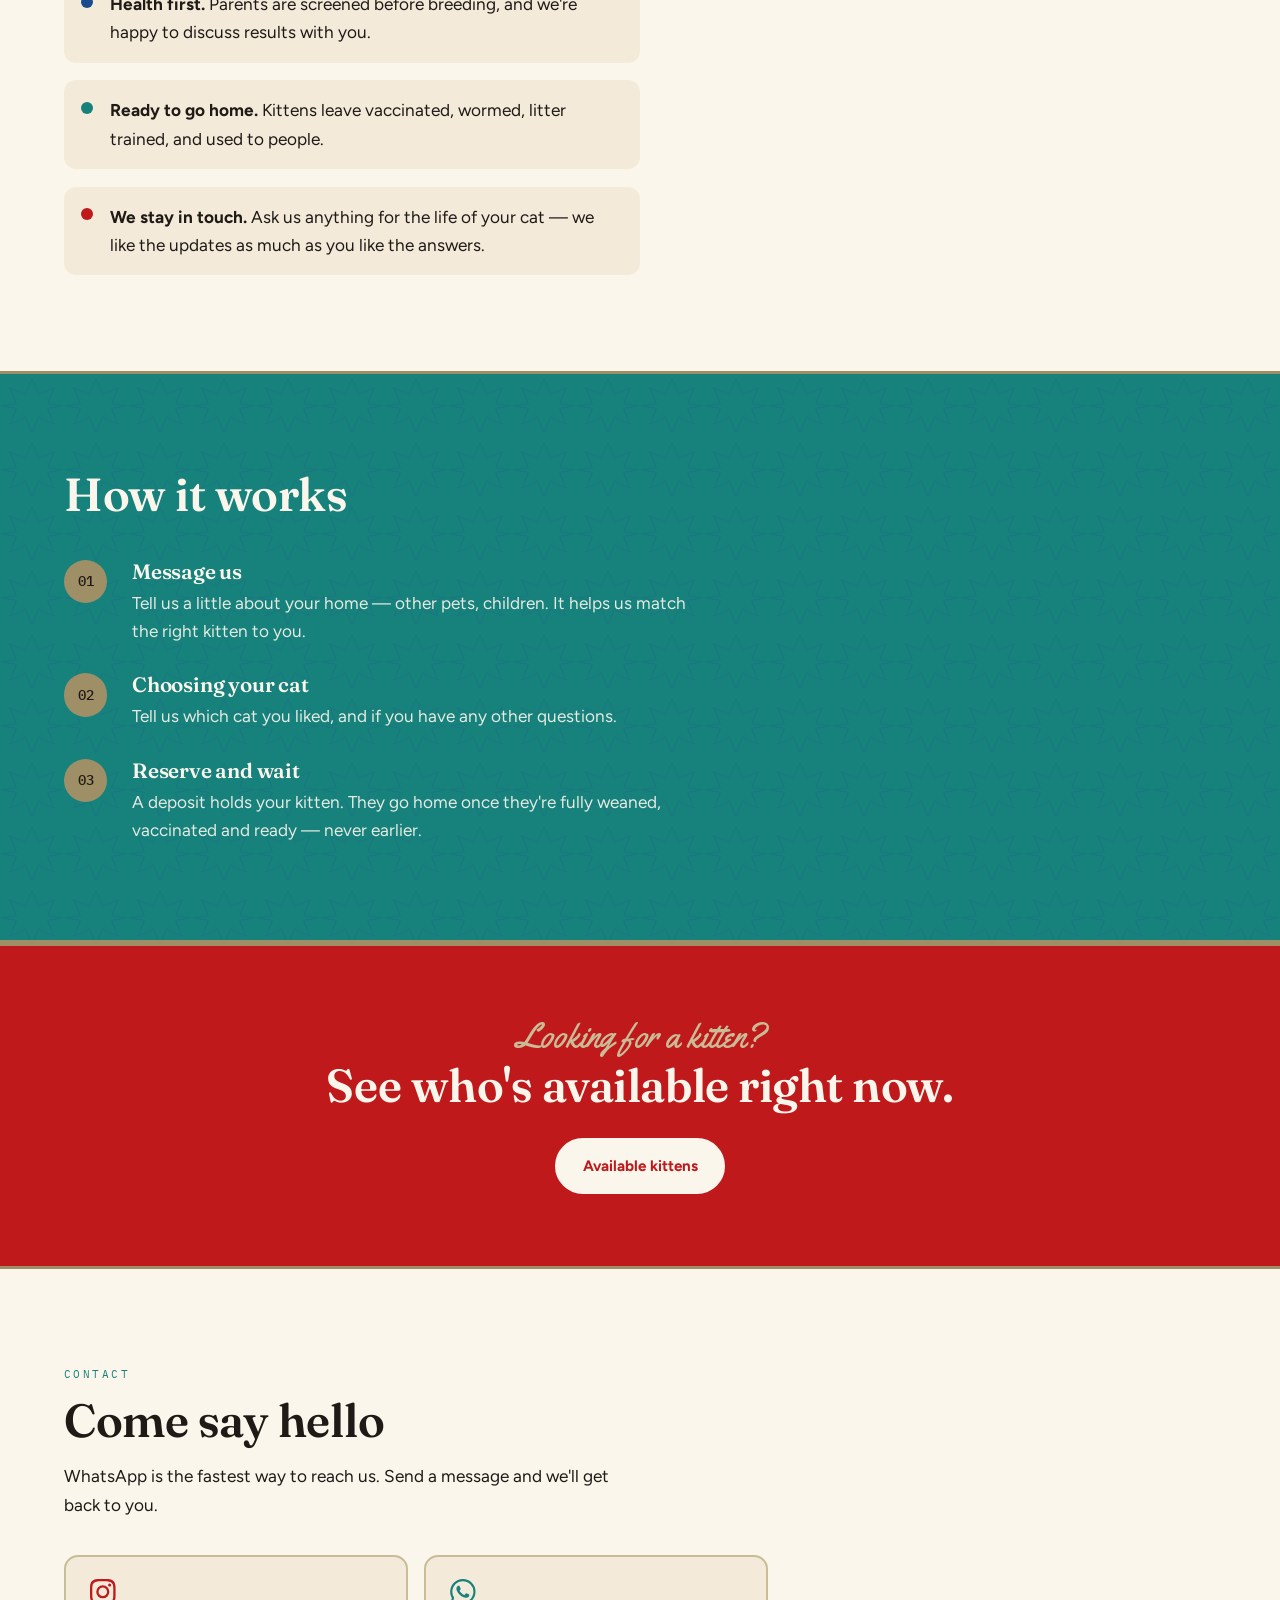
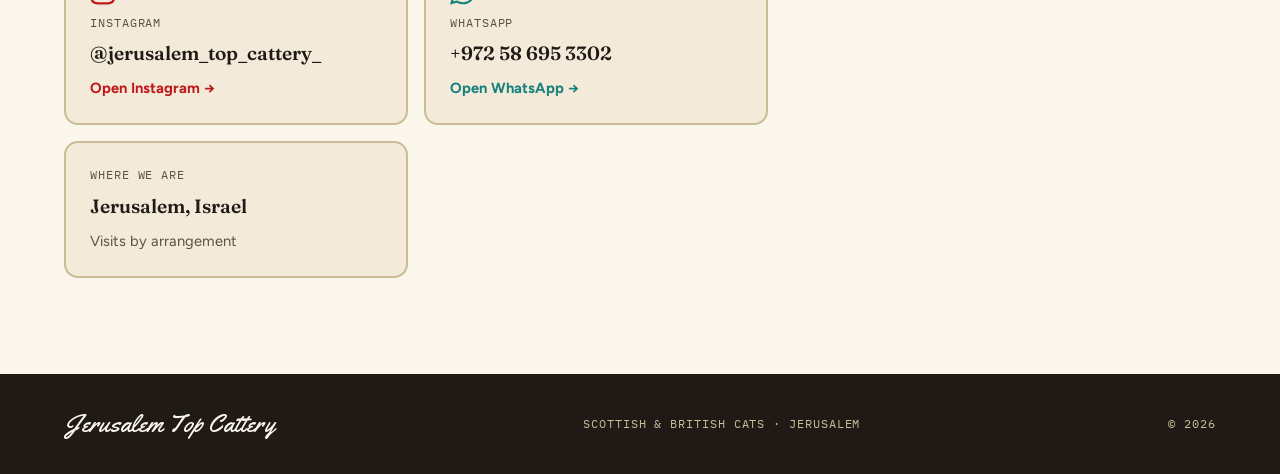
==== commit 5d241772: "Add files via upload" ====
--- a/index.html
+++ b/index.html
@@ -31,6 +31,9 @@
 <link rel="stylesheet" href="styles.css">
 </head>
 <body>
+
+<!-- NOTICE BAR — delete these three lines when the site is finished -->
+<div class="devbar" id="devbar"><span data-i18n="dev_notice">This site is still under development — some photos and details are coming soon.</span></div>
 
 <a class="skip" href="#main" data-i18n="skip_link">Skip to content</a>
 
--- a/styles.css
+++ b/styles.css
@@ -954,3 +954,44 @@
 }
 .btn--onred:hover { background: var(--cream); border-color: var(--cream); color: var(--red); }
 .callout .cta-row .btn { display: inline-flex; align-items: center; gap: 0.55rem; }
+
+/* ============================================================
+   "UNDER DEVELOPMENT" NOTICE BAR
+   Fixed to the top of every page. To remove it later, delete the
+   three marked lines from index.html, cats.html and cat.html —
+   this block can stay, it does nothing without them.
+   ============================================================ */
+
+.devbar {
+  position: fixed;
+  top: 0;
+  inset-inline: 0;
+  z-index: 80;
+  background: var(--gold);
+  color: var(--ink);
+  text-align: center;
+  padding: 0.55rem 1rem;
+  font-family: var(--body);
+  font-weight: 700;
+  font-size: 0.85rem;
+  line-height: 1.35;
+  box-shadow: 0 2px 10px -4px rgba(31,26,22,0.5);
+}
+
+/* push the whole page down by however tall the bar turns out to be */
+body { padding-top: var(--devbar-h, 2.4rem); }
+
+/* the sticky filter bar has to sit below the notice, not under it */
+.filters { top: var(--devbar-h, 2.4rem); }
+
+/* the skip link too, or it lands behind the notice */
+.skip:focus { top: calc(var(--devbar-h, 2.4rem) + 0.75rem); }
+
+html[lang="ar"] .devbar { font-family: "Tajawal", system-ui, sans-serif; font-size: 0.9rem; }
+
+@media (max-width: 560px) {
+  .devbar { font-size: 0.78rem; padding: 0.5rem 0.85rem; }
+}
+
+/* an eyebrow that has been blanked in content.js leaves no gap */
+.eyebrow:empty { display: none; }
